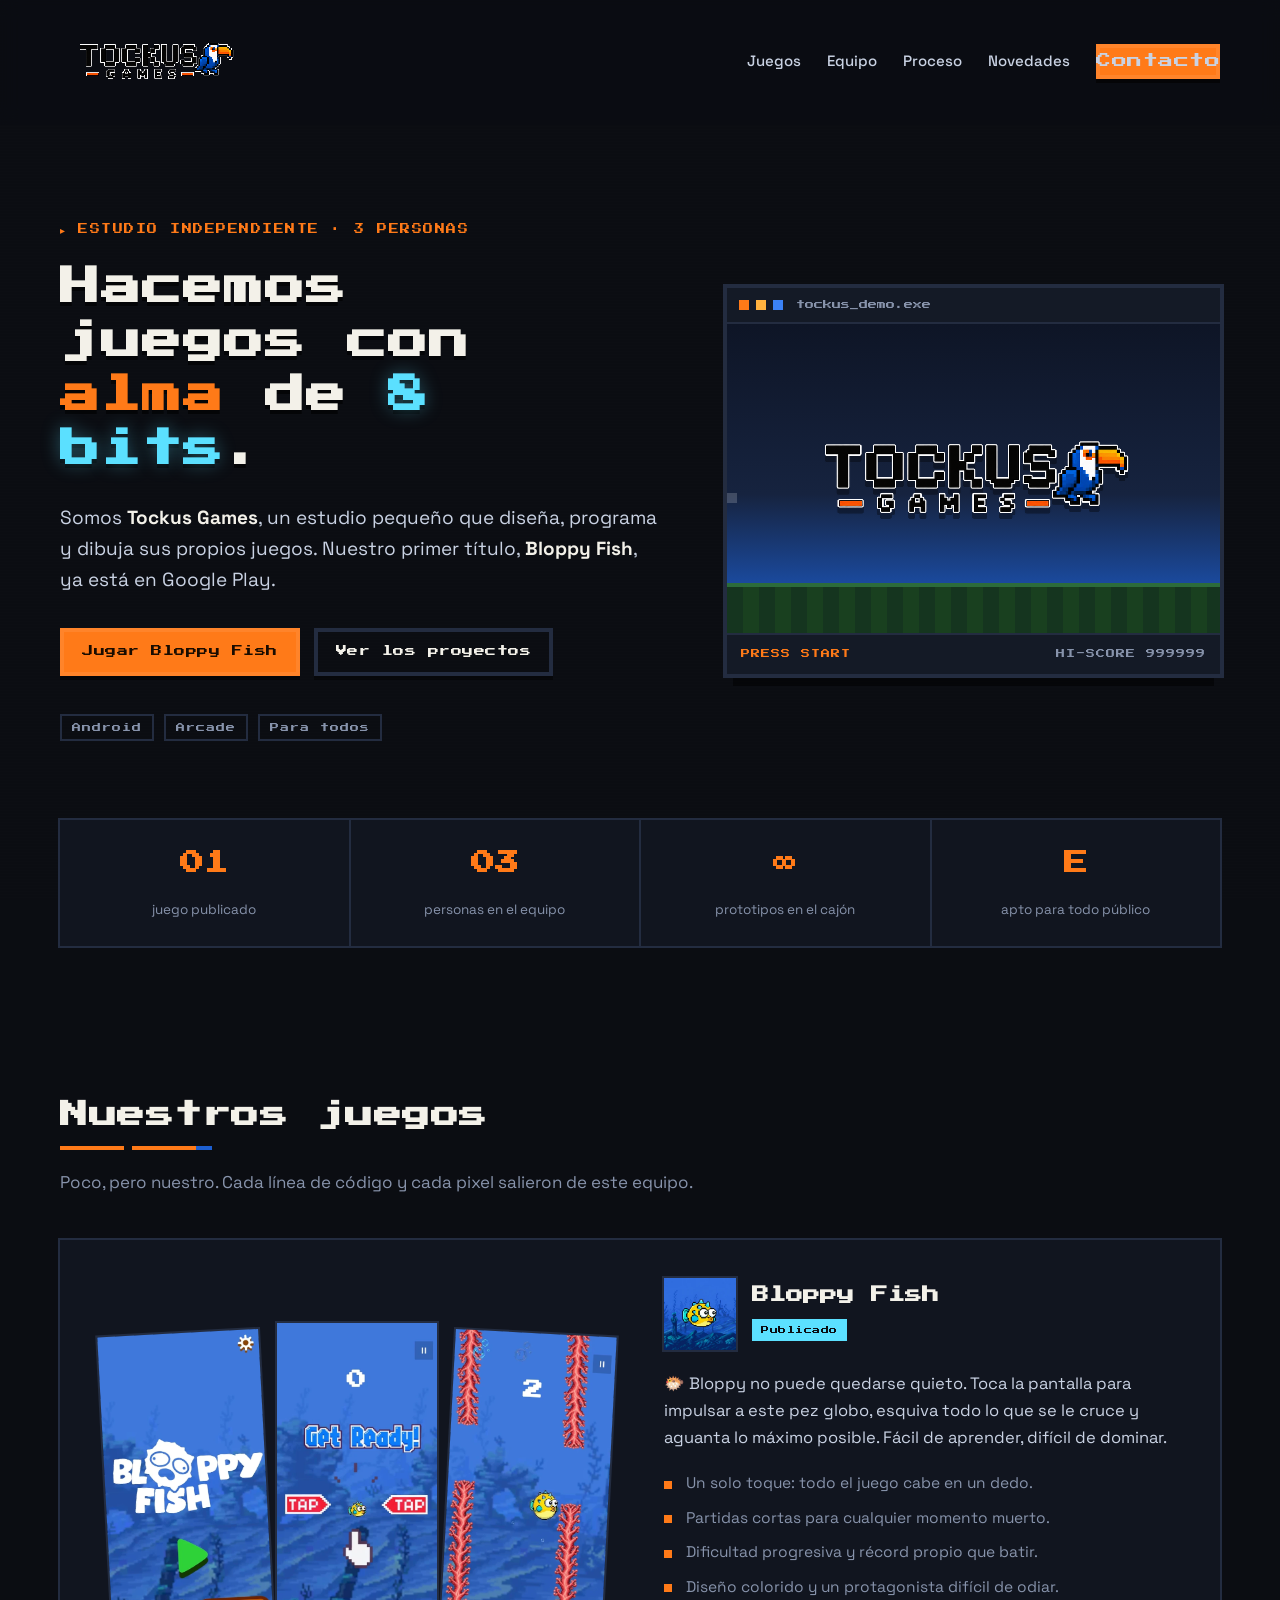
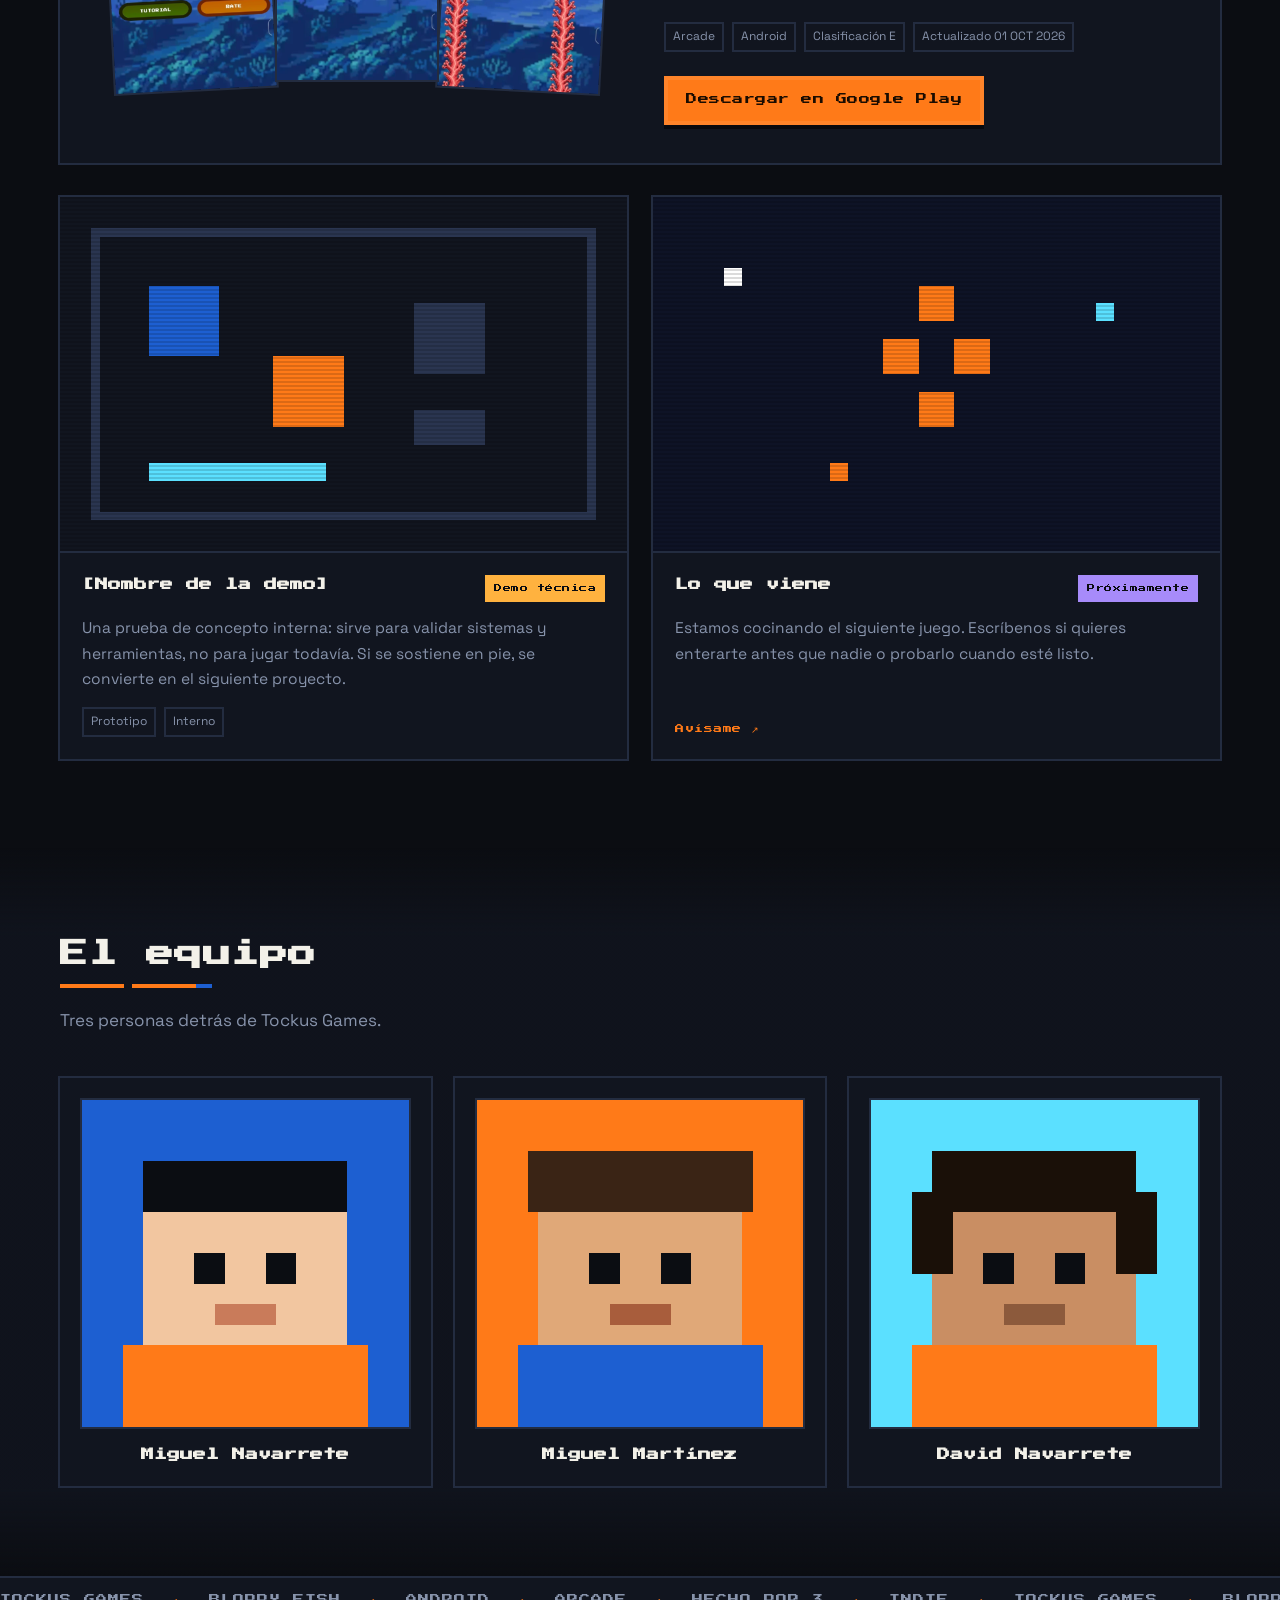
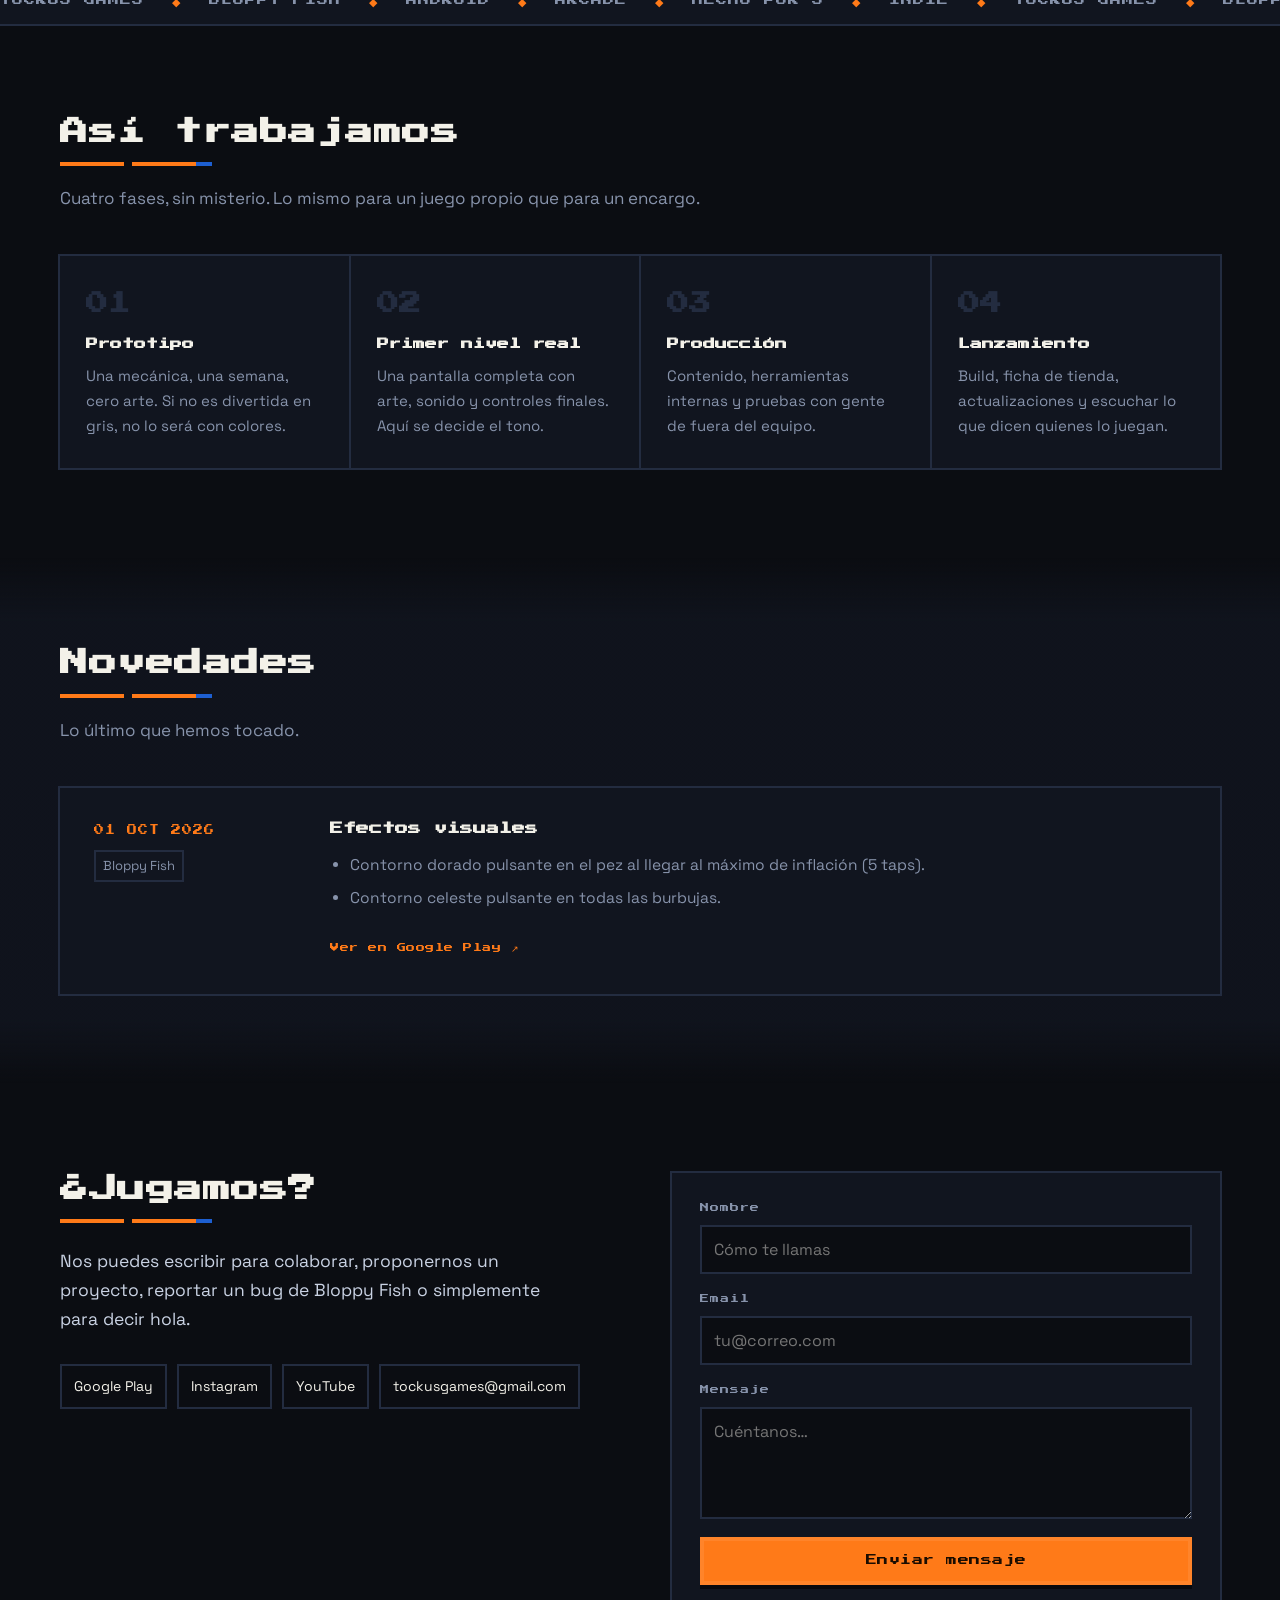
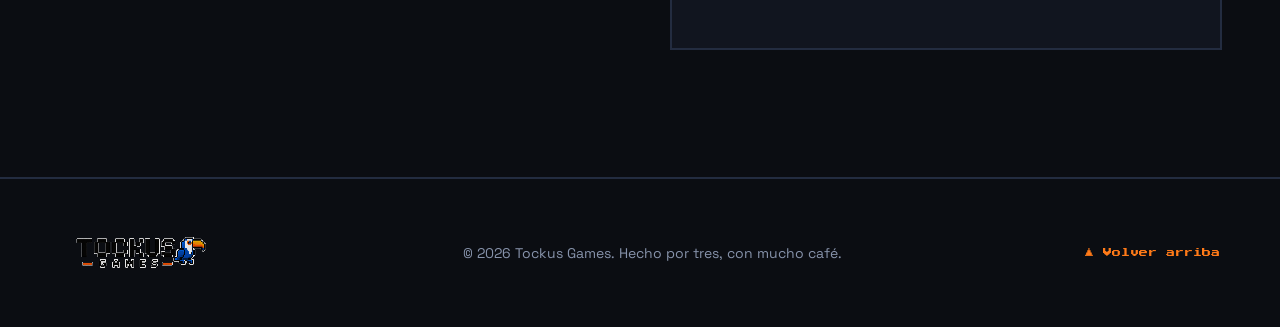
==== index.html @ 368d9a27 "Sitio de Tockus Games y aviso de privacidad de Bloppy Fish Portfolio del estudio en una sola vista: " ====
<!doctype html>
<html lang="es">
<head>
<meta charset="utf-8">
<meta name="viewport" content="width=device-width, initial-scale=1">
<title>Tockus Games — Estudio independiente de videojuegos</title>
<meta name="description" content="Tockus Games es un estudio independiente de tres personas. Creadores de Bloppy Fish, un arcade de un solo toque para Android.">
<meta name="theme-color" content="#0B0D12">
<meta property="og:title" content="Tockus Games — Estudio independiente de videojuegos">
<meta property="og:description" content="Tres personas haciendo juegos. Creadores de Bloppy Fish.">
<meta property="og:image" content="assets/img/logo.png">
<meta property="og:type" content="website">
<link rel="icon" href="assets/img/logo.png">
<link rel="preconnect" href="https://fonts.googleapis.com">
<link rel="preconnect" href="https://fonts.gstatic.com" crossorigin>
<link href="https://fonts.googleapis.com/css2?family=Press+Start+2P&family=Space+Grotesk:wght@400;500;700&display=swap" rel="stylesheet">
<link rel="stylesheet" href="assets/css/styles.css">
</head>
<body>

<a class="skip" href="#main">Saltar al contenido</a>

<canvas id="stars" aria-hidden="true"></canvas>
<div class="scanlines" aria-hidden="true"></div>

<header class="nav" id="nav">
  <div class="wrap nav__inner">
    <a class="nav__brand" href="#top">
      <img src="assets/img/logo.png" alt="Tockus Games" width="200" height="44">
    </a>
    <button class="nav__toggle" id="navToggle" aria-expanded="false" aria-controls="navMenu" aria-label="Abrir menú">
      <span></span><span></span><span></span>
    </button>
    <nav class="nav__menu" id="navMenu" aria-label="Principal">
      <a href="#juegos">Juegos</a>
      <a href="#equipo">Equipo</a>
      <a href="#proceso">Proceso</a>
      <a href="#novedades">Novedades</a>
      <a class="btn btn--sm btn--primary" href="#contacto">Contacto</a>
    </nav>
  </div>
</header>

<main id="main">

  <!-- ============ HERO ============ -->
  <section class="hero" id="top">
    <div class="wrap hero__inner">
      <div class="hero__copy">
        <p class="eyebrow" data-reveal>▸ Estudio independiente · 3 personas</p>
        <h1 class="hero__title" data-reveal>
          Hacemos<br>
          juegos con<br>
          <span class="hl">alma</span> de <span class="px">8 bits</span>.
        </h1>
        <p class="hero__lead" data-reveal>
          Somos <strong>Tockus&nbsp;Games</strong>, un estudio pequeño que diseña, programa y
          dibuja sus propios juegos. Nuestro primer título,
          <strong>Bloppy&nbsp;Fish</strong>, ya está en Google&nbsp;Play.
        </p>
        <div class="hero__cta" data-reveal>
          <a class="btn btn--primary" href="https://play.google.com/store/apps/details?id=com.tockusgames.bloppyfish" target="_blank" rel="noopener">Jugar Bloppy Fish</a>
          <a class="btn btn--ghost" href="#juegos">Ver los proyectos</a>
        </div>
        <ul class="hero__meta" data-reveal>
          <li><span>Android</span></li>
          <li><span>Arcade</span></li>
          <li><span>Para todos</span></li>
        </ul>
      </div>

      <div class="hero__art" data-reveal>
        <div class="screen">
          <div class="screen__bar"><i></i><i></i><i></i><span>tockus_demo.exe</span></div>
          <div class="screen__view">
            <img class="float" src="assets/img/logo.png" alt="Logotipo de Tockus Games: un tucán en pixel art">
            <div class="cloud c1"></div>
            <div class="cloud c2"></div>
            <div class="cloud c3"></div>
            <div class="ground"></div>
          </div>
          <div class="screen__hud">
            <span class="blink">PRESS START</span>
            <span>HI-SCORE 999999</span>
          </div>
        </div>
      </div>
    </div>
  </section>

  <!-- ============ BANDA DE DATOS ============ -->
  <section class="facts">
    <div class="wrap facts__grid">
      <div class="fact" data-reveal><b>01</b><span>juego publicado</span></div>
      <div class="fact" data-reveal><b>03</b><span>personas en el equipo</span></div>
      <div class="fact" data-reveal><b>∞</b><span>prototipos en el cajón</span></div>
      <div class="fact" data-reveal><b>E</b><span>apto para todo público</span></div>
    </div>
  </section>

  <!-- ============ JUEGOS ============ -->
  <section class="section" id="juegos">
    <div class="wrap">
      <header class="section__head">
        <h2 class="section__title" data-reveal>Nuestros juegos</h2>
        <p class="section__sub" data-reveal>Poco, pero nuestro. Cada línea de código y cada pixel salieron de este equipo.</p>
      </header>

      <!-- ---- juego destacado: Bloppy Fish ---- -->
      <article class="feature" data-reveal>
        <div class="feature__shots">
          <img class="shot shot--a"
               src="assets/img/bloppy-1.webp"
               alt="Pantalla de título de Bloppy Fish" loading="lazy">
          <img class="shot shot--b"
               src="assets/img/bloppy-2.webp"
               alt="Tutorial de Bloppy Fish" loading="lazy">
          <img class="shot shot--c"
               src="assets/img/bloppy-3.webp"
               alt="Partida de Bloppy Fish esquivando obstáculos" loading="lazy">
        </div>

        <div class="feature__body">
          <div class="feature__head">
            <img class="feature__icon"
                 src="assets/img/bloppy-icon.webp"
                 alt="Icono de Bloppy Fish" width="72" height="72" loading="lazy">
            <div>
              <h3>Bloppy Fish</h3>
              <span class="tag tag--on">Publicado</span>
            </div>
          </div>

          <p class="feature__pitch">
            🐡 Bloppy no puede quedarse quieto. Toca la pantalla para impulsar a este pez globo,
            esquiva todo lo que se le cruce y aguanta lo máximo posible.
            Fácil de aprender, difícil de dominar.
          </p>

          <ul class="feature__points">
            <li>Un solo toque: todo el juego cabe en un dedo.</li>
            <li>Partidas cortas para cualquier momento muerto.</li>
            <li>Dificultad progresiva y récord propio que batir.</li>
            <li>Diseño colorido y un protagonista difícil de odiar.</li>
          </ul>

          <ul class="feature__meta">
            <li>Arcade</li><li>Android</li><li>Clasificación E</li><li>Actualizado 01 OCT 2026</li>
          </ul>

          <div class="feature__cta">
            <a class="btn btn--primary" href="https://play.google.com/store/apps/details?id=com.tockusgames.bloppyfish" target="_blank" rel="noopener">Descargar en Google Play</a>
          </div>
        </div>
      </article>

      <!-- ---- otros proyectos ---- -->
      <div class="games">

        <article class="game" data-reveal>
          <div class="game__art">
            <svg viewBox="0 0 64 40" aria-hidden="true" shape-rendering="crispEdges">
              <rect width="64" height="40" fill="#11151F"/>
              <rect x="4" y="4" width="56" height="32" fill="none" stroke="#2A3550" stroke-width="1"/>
              <rect x="10" y="10" width="8" height="8" fill="#1D5FD1"/>
              <rect x="24" y="18" width="8" height="8" fill="#FF7A18"/>
              <rect x="40" y="12" width="8" height="8" fill="#2A3550"/>
              <rect x="40" y="24" width="8" height="4" fill="#2A3550"/>
              <rect x="10" y="30" width="20" height="2" fill="#5BE0FF"/>
            </svg>
          </div>
          <div class="game__body">
            <!-- TODO: cambia el nombre y la descripción por los de tu demo real -->
            <div class="game__top"><h3>[Nombre de la demo]</h3><span class="tag tag--wip">Demo técnica</span></div>
            <p>Una prueba de concepto interna: sirve para validar sistemas y herramientas, no para jugar todavía.
               Si se sostiene en pie, se convierte en el siguiente proyecto.</p>
            <ul class="game__meta"><li>Prototipo</li><li>Interno</li></ul>
          </div>
        </article>

        <article class="game game--soon" data-reveal>
          <div class="game__art">
            <svg viewBox="0 0 64 40" aria-hidden="true" shape-rendering="crispEdges">
              <rect width="64" height="40" fill="#0E1326"/>
              <rect x="8" y="8" width="2" height="2" fill="#FFF"/><rect x="50" y="12" width="2" height="2" fill="#5BE0FF"/>
              <rect x="20" y="30" width="2" height="2" fill="#FF7A18"/>
              <rect x="26" y="16" width="4" height="4" fill="#FF7A18"/>
              <rect x="34" y="16" width="4" height="4" fill="#FF7A18"/>
              <rect x="30" y="22" width="4" height="4" fill="#FF7A18"/>
              <rect x="30" y="10" width="4" height="4" fill="#FF7A18"/>
            </svg>
          </div>
          <div class="game__body">
            <div class="game__top"><h3>Lo que viene</h3><span class="tag tag--jam">Próximamente</span></div>
            <p>Estamos cocinando el siguiente juego. Escríbenos si quieres enterarte antes que nadie
               o probarlo cuando esté listo.</p>
            <div class="game__links"><a href="#contacto" class="link">Avísame ↗</a></div>
          </div>
        </article>

      </div>
    </div>
  </section>

  <!-- ============ EQUIPO ============ -->
  <section class="section section--alt" id="equipo">
    <div class="wrap">
      <header class="section__head">
        <h2 class="section__title" data-reveal>El equipo</h2>
        <p class="section__sub" data-reveal>Tres personas detrás de Tockus Games.</p>
      </header>

      <!-- Para usar fotos reales: sustituye el <svg> por
           <img src="assets/img/dev-1.png" alt="Nombre"> y listo. -->
      <div class="team">

        <article class="member" data-reveal>
          <div class="member__photo">
            <svg viewBox="0 0 32 32" aria-hidden="true" shape-rendering="crispEdges">
              <rect width="32" height="32" fill="#1D5FD1"/>
              <rect x="6" y="10" width="20" height="14" fill="#F2C6A0"/>
              <rect x="6" y="6" width="20" height="5" fill="#0B0D12"/>
              <rect x="11" y="15" width="3" height="3" fill="#0B0D12"/><rect x="18" y="15" width="3" height="3" fill="#0B0D12"/>
              <rect x="13" y="20" width="6" height="2" fill="#C97B5A"/>
              <rect x="4" y="24" width="24" height="8" fill="#FF7A18"/>
            </svg>
          </div>
          <h3>Miguel Navarrete</h3>
        </article>

        <article class="member" data-reveal>
          <div class="member__photo">
            <svg viewBox="0 0 32 32" aria-hidden="true" shape-rendering="crispEdges">
              <rect width="32" height="32" fill="#FF7A18"/>
              <rect x="6" y="10" width="20" height="14" fill="#E0A878"/>
              <rect x="5" y="5" width="22" height="6" fill="#3A2415"/>
              <rect x="11" y="15" width="3" height="3" fill="#0B0D12"/><rect x="18" y="15" width="3" height="3" fill="#0B0D12"/>
              <rect x="13" y="20" width="6" height="2" fill="#A85D3C"/>
              <rect x="4" y="24" width="24" height="8" fill="#1D5FD1"/>
            </svg>
          </div>
          <h3>Miguel Martínez</h3>
        </article>

        <article class="member" data-reveal>
          <div class="member__photo">
            <svg viewBox="0 0 32 32" aria-hidden="true" shape-rendering="crispEdges">
              <rect width="32" height="32" fill="#5BE0FF"/>
              <rect x="6" y="10" width="20" height="14" fill="#C98E63"/>
              <rect x="6" y="5" width="20" height="6" fill="#1A1008"/>
              <rect x="4" y="9" width="4" height="8" fill="#1A1008"/><rect x="24" y="9" width="4" height="8" fill="#1A1008"/>
              <rect x="11" y="15" width="3" height="3" fill="#0B0D12"/><rect x="18" y="15" width="3" height="3" fill="#0B0D12"/>
              <rect x="13" y="20" width="6" height="2" fill="#8C5A3C"/>
              <rect x="4" y="24" width="24" height="8" fill="#FF7A18"/>
            </svg>
          </div>
          <h3>David Navarrete</h3>
        </article>

      </div>
    </div>
  </section>

  <!-- ============ MARQUEE ============ -->
  <div class="marquee" aria-hidden="true">
    <div class="marquee__track">
      <span>TOCKUS GAMES</span><span>◆</span><span>BLOPPY FISH</span><span>◆</span><span>ANDROID</span><span>◆</span>
      <span>ARCADE</span><span>◆</span><span>HECHO POR 3</span><span>◆</span><span>INDIE</span><span>◆</span>
      <span>TOCKUS GAMES</span><span>◆</span><span>BLOPPY FISH</span><span>◆</span><span>ANDROID</span><span>◆</span>
      <span>ARCADE</span><span>◆</span><span>HECHO POR 3</span><span>◆</span><span>INDIE</span><span>◆</span>
    </div>
  </div>

  <!-- ============ PROCESO ============ -->
  <section class="section" id="proceso">
    <div class="wrap">
      <header class="section__head">
        <h2 class="section__title" data-reveal>Así trabajamos</h2>
        <p class="section__sub" data-reveal>Cuatro fases, sin misterio. Lo mismo para un juego propio que para un encargo.</p>
      </header>
      <ol class="steps">
        <li data-reveal><b>01</b><h3>Prototipo</h3><p>Una mecánica, una semana, cero arte. Si no es divertida en gris, no lo será con colores.</p></li>
        <li data-reveal><b>02</b><h3>Primer nivel real</h3><p>Una pantalla completa con arte, sonido y controles finales. Aquí se decide el tono.</p></li>
        <li data-reveal><b>03</b><h3>Producción</h3><p>Contenido, herramientas internas y pruebas con gente de fuera del equipo.</p></li>
        <li data-reveal><b>04</b><h3>Lanzamiento</h3><p>Build, ficha de tienda, actualizaciones y escuchar lo que dicen quienes lo juegan.</p></li>
      </ol>
    </div>
  </section>

  <!-- ============ NOVEDADES ============ -->
  <section class="section section--alt" id="novedades">
    <div class="wrap">
      <header class="section__head">
        <h2 class="section__title" data-reveal>Novedades</h2>
        <p class="section__sub" data-reveal>Lo último que hemos tocado.</p>
      </header>

      <article class="note" data-reveal>
        <div class="note__side">
          <span class="note__date">01 OCT 2026</span>
          <span class="note__tag">Bloppy Fish</span>
        </div>
        <div class="note__body">
          <h3>Efectos visuales</h3>
          <ul>
            <li>Contorno dorado pulsante en el pez al llegar al máximo de inflación (5 taps).</li>
            <li>Contorno celeste pulsante en todas las burbujas.</li>
          </ul>
          <a class="link" href="https://play.google.com/store/apps/details?id=com.tockusgames.bloppyfish" target="_blank" rel="noopener">Ver en Google Play ↗</a>
        </div>
      </article>
    </div>
  </section>

  <!-- ============ CONTACTO ============ -->
  <section class="section" id="contacto">
    <div class="wrap contact">
      <div class="contact__copy" data-reveal>
        <h2 class="section__title">¿Jugamos?</h2>
        <p>Nos puedes escribir para colaborar, proponernos un proyecto, reportar un bug de
           Bloppy Fish o simplemente para decir hola.</p>
        <ul class="social">
          <li><a href="https://play.google.com/store/apps/details?id=com.tockusgames.bloppyfish" target="_blank" rel="noopener">Google Play</a></li>
          <li><a href="#">Instagram</a></li>
          <li><a href="#">YouTube</a></li>
          <li><a href="mailto:tockusgames@gmail.com">tockusgames@gmail.com</a></li>
        </ul>
      </div>

      <form class="form" id="form" novalidate data-reveal>
        <label>Nombre
          <input type="text" name="nombre" required placeholder="Cómo te llamas">
        </label>
        <label>Email
          <input type="email" name="email" required placeholder="tu@correo.com">
        </label>
        <label>Mensaje
          <textarea name="mensaje" rows="4" required placeholder="Cuéntanos…"></textarea>
        </label>
        <button class="btn btn--primary btn--full" type="submit">Enviar mensaje</button>
        <p class="form__status" id="formStatus" role="status"></p>
      </form>
    </div>
  </section>

</main>

<footer class="footer">
  <div class="wrap footer__inner">
    <img src="assets/img/logo.png" alt="Tockus Games" width="170" height="38">
    <p>© <span id="year">2026</span> Tockus Games. Hecho por tres, con mucho café.</p>
    <a class="top" href="#top">▲ Volver arriba</a>
  </div>
</footer>

<div class="toast" id="toast" role="status" aria-live="polite"></div>

<script src="assets/js/main.js"></script>
</body>
</html>
---- assets/css/styles.css ----
/* ============================================================
   Tockus Games — hoja de estilo
   Paleta tomada del logotipo: azul tucán, naranja, tinta.
   ============================================================ */

:root{
  --ink:      #0B0D12;
  --ink-2:    #11151F;
  --panel:    #141A26;
  --line:     #232C40;
  --blue:     #1D5FD1;
  --blue-2:   #3B82F6;
  --cyan:     #5BE0FF;
  --orange:   #FF7A18;
  --orange-2: #FFB23F;
  --cream:    #F3F1E9;
  --text:     #C9D2E3;
  --muted:    #8793AB;

  --px: 4px;                      /* unidad "pixel" del borde retro */
  --display: "Press Start 2P", ui-monospace, monospace;
  --body: "Space Grotesk", system-ui, -apple-system, "Segoe UI", sans-serif;
  --wrap: 1160px;
}

*,*::before,*::after{ box-sizing:border-box; }

html{ scroll-behavior:smooth; scroll-padding-top:92px; }

body{
  margin:0;
  background:var(--ink);
  color:var(--text);
  font-family:var(--body);
  font-size:17px;
  line-height:1.65;
  -webkit-font-smoothing:antialiased;
  overflow-x:hidden;
}

img{ max-width:100%; height:auto; display:block; }
a{ color:inherit; }

.wrap{ width:min(100% - 40px, var(--wrap)); margin-inline:auto; }

.skip{
  position:absolute; left:-9999px; top:0; z-index:200;
  background:var(--orange); color:#000; padding:10px 16px; font-family:var(--display); font-size:11px;
}
.skip:focus{ left:12px; top:12px; }

/* ---------- fondo: estrellas + scanlines ---------- */
#stars{
  position:fixed; inset:0; width:100%; height:100%;
  z-index:0; pointer-events:none; opacity:.55;
}
.scanlines{
  position:fixed; inset:0; z-index:1; pointer-events:none;
  background:repeating-linear-gradient(to bottom, rgba(255,255,255,.028) 0 1px, transparent 1px 3px);
  mix-blend-mode:overlay;
}
body > header, body > main, body > footer{ position:relative; z-index:2; }

/* ---------- tipografía ---------- */
h1,h2,h3{ color:var(--cream); line-height:1.15; margin:0; }
.section__title{
  font-family:var(--display);
  font-size:clamp(18px, 2.8vw, 28px);
  letter-spacing:.5px;
  /* sin uppercase: la fuente pixel no trae mayúsculas acentuadas */
  position:relative;
  padding-bottom:18px;
}
.section__title::after{
  content:""; position:absolute; left:0; bottom:0;
  width:64px; height:var(--px);
  background:var(--orange);
  box-shadow:72px 0 0 var(--orange), 88px 0 0 var(--blue);
}
.section__sub{ color:var(--muted); max-width:62ch; margin:18px 0 0; }

.eyebrow{
  font-family:var(--display); font-size:10px; letter-spacing:1.5px;
  color:var(--orange); text-transform:uppercase; margin:0 0 22px;
}

/* ---------- botones ---------- */
.btn{
  --b:var(--blue);
  display:inline-flex; align-items:center; justify-content:center; gap:8px;
  font-family:var(--display); font-size:11px; letter-spacing:.5px; line-height:1.5;
  padding:16px 22px; text-decoration:none; cursor:pointer; text-align:center;
  border:none; background:var(--b); color:#fff;
  box-shadow: 0 var(--px) 0 rgba(0,0,0,.55), inset 0 0 0 var(--px) rgba(255,255,255,.08);
  transition:transform .08s linear, box-shadow .08s linear, filter .15s;
}
.btn:hover{ filter:brightness(1.12); }
.btn:active{ transform:translateY(var(--px)); box-shadow:0 0 0 rgba(0,0,0,.55), inset 0 0 0 var(--px) rgba(255,255,255,.08); }
.btn--primary{ --b:var(--orange); color:#1A0C00; }
.btn--ghost{ --b:transparent; color:var(--cream); box-shadow:inset 0 0 0 var(--px) var(--line), 0 var(--px) 0 rgba(0,0,0,.4); }
.btn--ghost:hover{ box-shadow:inset 0 0 0 var(--px) var(--blue-2), 0 var(--px) 0 rgba(0,0,0,.4); }
.btn--sm{ padding:12px 16px; font-size:10px; }
.btn--full{ width:100%; }

/* ---------- navegación ---------- */
.nav{
  position:sticky; top:0; z-index:60;
  background:rgba(11,13,18,.78);
  backdrop-filter:blur(10px);
  border-bottom:2px solid transparent;
  transition:border-color .25s, background .25s;
}
.nav.is-stuck{ border-bottom-color:var(--line); background:rgba(11,13,18,.94); }
.nav__inner{ display:flex; align-items:center; justify-content:space-between; gap:20px; padding:14px 0; }
.nav__brand img{ width:190px; height:auto; image-rendering:pixelated; }
.nav__menu{ display:flex; align-items:center; gap:26px; }
.nav__menu a{
  text-decoration:none; font-size:15px; font-weight:500; color:var(--text);
  position:relative; padding:6px 0;
}
.nav__menu a:not(.btn)::after{
  content:""; position:absolute; left:0; bottom:0; width:0; height:var(--px);
  background:var(--orange); transition:width .18s steps(4);
}
.nav__menu a:not(.btn):hover{ color:var(--cream); }
.nav__menu a:not(.btn):hover::after{ width:100%; }

.nav__toggle{
  display:none; flex-direction:column; gap:5px; padding:10px;
  background:transparent; border:2px solid var(--line); cursor:pointer;
}
.nav__toggle span{ display:block; width:22px; height:3px; background:var(--cream); }

/* ---------- hero ---------- */
.hero{ padding:clamp(48px, 8vw, 96px) 0 clamp(40px,6vw,70px); }
.hero__inner{ display:grid; grid-template-columns:1.1fr .9fr; gap:clamp(32px,5vw,64px); align-items:center; }
.hero__title{
  font-family:var(--display);
  font-size:clamp(24px, 3.6vw, 40px);
  line-height:1.35;
  letter-spacing:1px;
  text-shadow:0 var(--px) 0 rgba(0,0,0,.6);
}
.hero__title .hl{ color:var(--orange); }
.hero__title .px{
  color:var(--cyan);
  text-shadow:0 0 18px rgba(91,224,255,.35), 0 var(--px) 0 rgba(0,0,0,.6);
}
.hero__lead{ font-size:19px; max-width:52ch; color:var(--text); margin:26px 0 32px; }
.hero__lead strong{ color:var(--cream); }
.hero__cta{ display:flex; gap:14px; flex-wrap:wrap; }
.hero__meta{ list-style:none; display:flex; gap:10px; flex-wrap:wrap; padding:0; margin:36px 0 0; }
.hero__meta span{
  font-family:var(--display); font-size:9px; letter-spacing:1px;
  padding:9px 12px; color:var(--muted);
  box-shadow:inset 0 0 0 2px var(--line);
}

/* ---------- pantalla retro del hero ---------- */
.screen{
  background:var(--ink-2);
  box-shadow:0 0 0 var(--px) var(--line), 0 18px 0 -6px rgba(0,0,0,.5);
  overflow:hidden;
}
.screen__bar{
  display:flex; align-items:center; gap:7px; padding:10px 12px;
  background:var(--panel); border-bottom:2px solid var(--line);
}
.screen__bar i{ width:10px; height:10px; background:var(--line); }
.screen__bar i:first-child{ background:var(--orange); }
.screen__bar i:nth-child(2){ background:var(--orange-2); }
.screen__bar i:nth-child(3){ background:var(--blue-2); }
.screen__bar span{ font-family:var(--display); font-size:9px; color:var(--muted); margin-left:6px; }

.screen__view{
  position:relative; aspect-ratio:16/10; overflow:hidden;
  background:linear-gradient(#0E1526 0%, #16233F 55%, #1D5FD1 100%);
  display:grid; place-items:center;
}
.screen__view img{
  position:relative; z-index:3;
  width:76%; image-rendering:pixelated;
  filter:drop-shadow(0 6px 0 rgba(0,0,0,.35));
}
.float{ animation:float 3.6s steps(6, end) infinite alternate; }
@keyframes float{ from{ transform:translateY(-8px); } to{ transform:translateY(8px); } }

.ground{
  position:absolute; left:0; right:0; bottom:0; height:16%;
  background:repeating-linear-gradient(90deg, #15351F 0 16px, #19401F 16px 32px);
  border-top:var(--px) solid #2C6B3A;
  z-index:2;
}
.cloud{
  position:absolute; height:10px; background:rgba(255,255,255,.18); z-index:1;
  box-shadow:12px -10px 0 rgba(255,255,255,.18), -14px -4px 0 rgba(255,255,255,.12);
}
.c1{ width:46px; top:18%; left:-60px; animation:drift 17s linear infinite; }
.c2{ width:34px; top:36%; left:-60px; animation:drift 23s linear infinite 4s; }
.c3{ width:58px; top:58%; left:-60px; animation:drift 29s linear infinite 9s; }
@keyframes drift{ to{ transform:translateX(900px); } }

.screen__hud{
  display:flex; justify-content:space-between; align-items:center;
  padding:12px 14px; background:var(--panel); border-top:2px solid var(--line);
  font-family:var(--display); font-size:9px; color:var(--muted); letter-spacing:1px;
}
.blink{ color:var(--orange); animation:blink 1.1s steps(1) infinite; }
@keyframes blink{ 50%{ opacity:0; } }

/* ---------- banda de datos ---------- */
.facts{ padding:10px 0 clamp(36px,6vw,64px); }
.facts__grid{
  display:grid; grid-template-columns:repeat(4,1fr); gap:2px;
  background:var(--line); box-shadow:0 0 0 2px var(--line);
}
.fact{ background:var(--ink-2); padding:24px 18px; text-align:center; }
.fact b{
  display:block; font-family:var(--display); font-size:clamp(17px,2.4vw,24px);
  color:var(--orange); margin-bottom:10px;
}
.fact span{ font-size:13.5px; color:var(--muted); }

/* ---------- secciones ---------- */
.section{ padding:clamp(52px,7vw,96px) 0; }
.section--alt{ background:linear-gradient(180deg, rgba(17,21,31,0) 0%, rgba(17,21,31,.85) 12%, rgba(17,21,31,.85) 88%, rgba(17,21,31,0) 100%); }
.section__head{ margin-bottom:44px; }

/* ---------- juego destacado ---------- */
.feature{
  display:grid; grid-template-columns:1fr 1fr; gap:clamp(24px,4vw,48px);
  align-items:center;
  background:var(--ink-2); box-shadow:0 0 0 2px var(--line);
  padding:clamp(22px,3vw,38px);
  margin-bottom:34px;
}
.feature__shots{ display:flex; justify-content:center; gap:10px; }
.shot{
  width:31%; box-shadow:0 0 0 2px var(--line);
  transition:transform .2s ease;
}
.shot--a{ transform:rotate(-3deg) translateY(10px); }
.shot--c{ transform:rotate(3deg) translateY(10px); }
.shot--b{ z-index:2; }
.feature:hover .shot--a{ transform:rotate(-5deg) translateY(4px); }
.feature:hover .shot--c{ transform:rotate(5deg) translateY(4px); }
.feature:hover .shot--b{ transform:translateY(-6px); }

.feature__head{ display:flex; align-items:center; gap:16px; margin-bottom:20px; }
.feature__icon{ width:72px; height:72px; flex:none; box-shadow:0 0 0 2px var(--line); }
.feature__head h3{ font-family:var(--display); font-size:17px; margin-bottom:10px; }
.feature__pitch{ margin:0 0 20px; font-size:16.5px; }
.feature__points{ list-style:none; padding:0; margin:0 0 22px; display:grid; gap:9px; }
.feature__points li{ position:relative; padding-left:22px; font-size:15.5px; color:var(--muted); }
.feature__points li::before{
  content:""; position:absolute; left:0; top:.6em;
  width:8px; height:8px; background:var(--orange);
}
.feature__meta{ list-style:none; display:flex; flex-wrap:wrap; gap:8px; padding:0; margin:0 0 24px; }
.feature__meta li{ font-size:12px; color:var(--muted); padding:5px 9px; box-shadow:inset 0 0 0 2px var(--line); }

/* ---------- tarjetas de proyecto ---------- */
.games{ display:grid; grid-template-columns:repeat(auto-fit, minmax(300px,1fr)); gap:26px; }

.game{
  background:var(--ink-2);
  box-shadow:0 0 0 2px var(--line);
  display:flex; flex-direction:column;
  transition:transform .14s steps(3), box-shadow .14s;
}
.game:hover{ transform:translateY(-6px); box-shadow:0 0 0 2px var(--blue-2), 0 10px 0 -2px rgba(0,0,0,.5); }

.game__art{ position:relative; overflow:hidden; border-bottom:2px solid var(--line); }
.game__art svg{ display:block; width:100%; height:auto; image-rendering:pixelated; }
.game__art::after{
  content:""; position:absolute; inset:0;
  background:repeating-linear-gradient(to bottom, rgba(0,0,0,.14) 0 2px, transparent 2px 4px);
  pointer-events:none;
}

.game__body{ padding:22px; display:flex; flex-direction:column; gap:14px; flex:1; }
.game__top{ display:flex; align-items:flex-start; justify-content:space-between; gap:12px; }
.game__top h3{ font-family:var(--display); font-size:13px; line-height:1.5; }
.game__body > p{ margin:0; font-size:15.5px; color:var(--muted); }

.tag{
  flex:none; font-family:var(--display); font-size:8px; letter-spacing:.5px;
  padding:7px 9px; color:#0B0D12; white-space:nowrap;
}
.tag--on{ background:var(--cyan); }
.tag--wip{ background:var(--orange-2); }
.tag--jam{ background:#A78BFA; }

.game__meta{ list-style:none; display:flex; flex-wrap:wrap; gap:8px; padding:0; margin:0; }
.game__meta li{
  font-size:12px; color:var(--muted); padding:5px 9px;
  box-shadow:inset 0 0 0 2px var(--line);
}
.game__links{ display:flex; gap:18px; margin-top:auto; padding-top:6px; }
.link{
  font-family:var(--display); font-size:9px; color:var(--orange);
  text-decoration:none; letter-spacing:.5px;
}
.link:hover{ color:var(--orange-2); text-decoration:underline; }

/* ---------- equipo ---------- */
.team{ display:grid; grid-template-columns:repeat(auto-fit, minmax(220px,1fr)); gap:24px; }
.member{
  background:var(--ink-2); box-shadow:0 0 0 2px var(--line);
  padding:22px; text-align:center;
  transition:transform .14s steps(3), box-shadow .14s;
}
.member:hover{ transform:translateY(-6px); box-shadow:0 0 0 2px var(--orange); }
.member__photo{
  width:100%; aspect-ratio:1; margin-bottom:18px; overflow:hidden;
  box-shadow:0 0 0 2px var(--line);
}
.member__photo svg, .member__photo img{
  width:100%; height:100%; object-fit:cover; display:block;
  image-rendering:pixelated;
}
.member h3{ font-family:var(--display); font-size:13px; line-height:1.5; }

/* ---------- marquee ---------- */
.marquee{
  overflow:hidden; border-block:2px solid var(--line);
  background:var(--ink-2); padding:14px 0;
}
.marquee__track{
  display:flex; gap:28px; width:max-content;
  animation:slide 30s linear infinite;
  font-family:var(--display); font-size:11px; color:var(--muted); letter-spacing:1px;
}
.marquee__track span:nth-child(even){ color:var(--orange); }
@keyframes slide{ to{ transform:translateX(-50%); } }

/* ---------- proceso ---------- */
.steps{
  list-style:none; padding:0; margin:0;
  display:grid; grid-template-columns:repeat(auto-fit,minmax(240px,1fr)); gap:2px;
  background:var(--line); box-shadow:0 0 0 2px var(--line);
}
.steps li{ background:var(--ink-2); padding:30px 26px; transition:background .2s; }
.steps li:hover{ background:var(--panel); }
.steps b{ font-family:var(--display); font-size:22px; color:var(--line); display:block; margin-bottom:16px; }
.steps li:hover b{ color:var(--orange); }
.steps h3{ font-family:var(--display); font-size:12px; margin-bottom:12px; }
.steps p{ margin:0; font-size:15px; color:var(--muted); }

/* ---------- novedades ---------- */
.note{
  display:grid; grid-template-columns:200px 1fr; gap:clamp(18px,3vw,36px);
  background:var(--ink-2); box-shadow:0 0 0 2px var(--line); padding:clamp(22px,3vw,34px);
}
.note__side{ display:flex; flex-direction:column; gap:12px; align-items:flex-start; }
.note__date{ font-family:var(--display); font-size:10px; color:var(--orange); letter-spacing:1px; }
.note__tag{ font-size:13px; color:var(--muted); padding:5px 9px; box-shadow:inset 0 0 0 2px var(--line); }
.note__body h3{ font-family:var(--display); font-size:13px; margin-bottom:16px; }
.note__body ul{ margin:0 0 20px; padding-left:20px; }
.note__body li{ margin-bottom:8px; color:var(--muted); font-size:15.5px; }

/* ---------- contacto ---------- */
.contact{ display:grid; grid-template-columns:1fr 1fr; gap:clamp(30px,5vw,64px); align-items:start; }
.contact__copy p{ font-size:17.5px; margin:24px 0 30px; max-width:46ch; }
.social{ list-style:none; padding:0; margin:0; display:flex; flex-wrap:wrap; gap:10px; }
.social a{
  display:inline-block; text-decoration:none; font-size:14px; color:var(--cream);
  padding:11px 14px; box-shadow:inset 0 0 0 2px var(--line); transition:box-shadow .15s, color .15s;
}
.social a:hover{ color:var(--orange); box-shadow:inset 0 0 0 2px var(--orange); }

.form{ background:var(--ink-2); box-shadow:0 0 0 2px var(--line); padding:28px; display:grid; gap:18px; }
.form label{ display:grid; gap:9px; font-family:var(--display); font-size:9px; color:var(--muted); letter-spacing:1px; }
.form input, .form textarea{
  font-family:var(--body); font-size:16px; color:var(--cream);
  background:var(--ink); border:none; box-shadow:inset 0 0 0 2px var(--line);
  padding:14px; outline:none; resize:vertical; width:100%;
}
.form input:focus, .form textarea:focus{ box-shadow:inset 0 0 0 2px var(--blue-2); }
.form input.err, .form textarea.err{ box-shadow:inset 0 0 0 2px var(--orange); }
.form__status{ margin:0; font-size:14px; color:var(--cyan); min-height:1.2em; }

/* ---------- footer ---------- */
.footer{ border-top:2px solid var(--line); padding:34px 0; margin-top:40px; }
.footer__inner{ display:flex; align-items:center; justify-content:space-between; gap:20px; flex-wrap:wrap; }
.footer img{ width:160px; image-rendering:pixelated; opacity:.9; }
.footer p{ margin:0; font-size:14px; color:var(--muted); }
.top{ font-family:var(--display); font-size:9px; color:var(--orange); text-decoration:none; }
.top:hover{ color:var(--orange-2); }

/* ---------- toast ---------- */
.toast{
  position:fixed; left:50%; bottom:26px; transform:translate(-50%, 140%);
  z-index:120; background:var(--orange); color:#1A0C00;
  font-family:var(--display); font-size:10px; padding:16px 20px;
  box-shadow:0 var(--px) 0 rgba(0,0,0,.6);
  opacity:0; visibility:hidden;
  transition:transform .25s steps(5), opacity .2s linear, visibility .2s;
}
.toast.is-on{ transform:translate(-50%, 0); opacity:1; visibility:visible; }

/* ---------- reveal ---------- */
[data-reveal]{ opacity:0; transform:translateY(18px); transition:opacity .5s ease, transform .5s ease; }
[data-reveal].is-in{ opacity:1; transform:none; }

/* ---------- easter egg ---------- */
body.konami{ animation:rainbow 6s linear infinite; }
@keyframes rainbow{ to{ filter:hue-rotate(360deg); } }

/* ---------- responsive ---------- */
@media (max-width: 1000px){
  .hero__inner{ grid-template-columns:1fr; }
  .hero__art{ order:-1; }
  .feature{ grid-template-columns:1fr; }
  .feature__shots{ order:2; }
  .contact{ grid-template-columns:1fr; }
  .facts__grid{ grid-template-columns:repeat(2,1fr); }
  .note{ grid-template-columns:1fr; }
  .note__side{ flex-direction:row; align-items:center; }
}

@media (max-width: 760px){
  body{ font-size:16px; }
  .wrap{ width:min(100% - 32px, var(--wrap)); }
  .nav__toggle{ display:flex; }
  .nav__menu{
    position:absolute; left:0; right:0; top:100%;
    flex-direction:column; align-items:stretch; gap:0;
    background:var(--ink-2); border-top:2px solid var(--line);
    max-height:0; overflow:hidden; transition:max-height .25s ease;
  }
  .nav__menu.is-open{ max-height:420px; }
  .nav__menu a{ padding:18px 20px; border-bottom:2px solid var(--line); }
  .nav__menu .btn{ margin:16px 20px 20px; }
  .hero__title{ line-height:1.45; }
  .games{ grid-template-columns:1fr; }
  .team{ grid-template-columns:repeat(2,1fr); }
  .footer__inner{ justify-content:center; text-align:center; }
}

@media (max-width: 420px){
  .team{ grid-template-columns:1fr; }
}

@media (prefers-reduced-motion: reduce){
  *,*::before,*::after{ animation:none !important; transition:none !important; }
  [data-reveal]{ opacity:1; transform:none; }
}
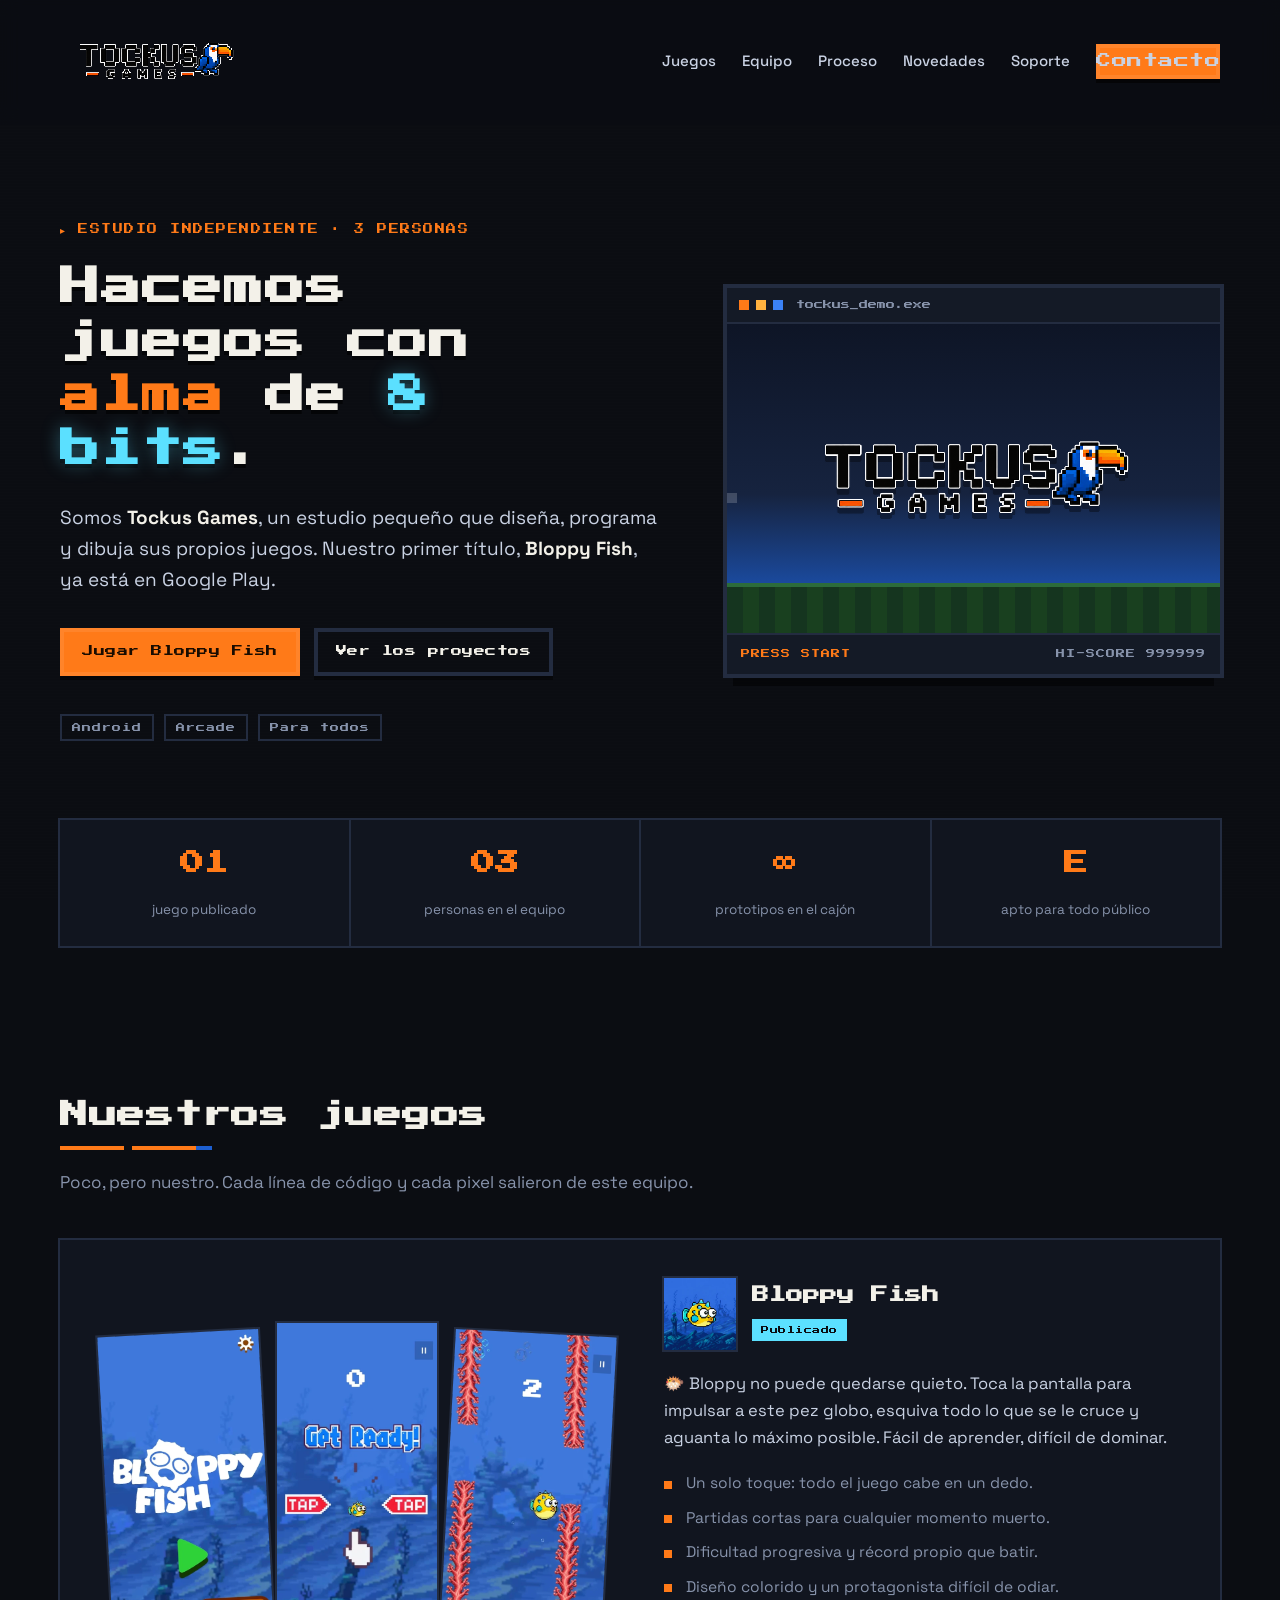
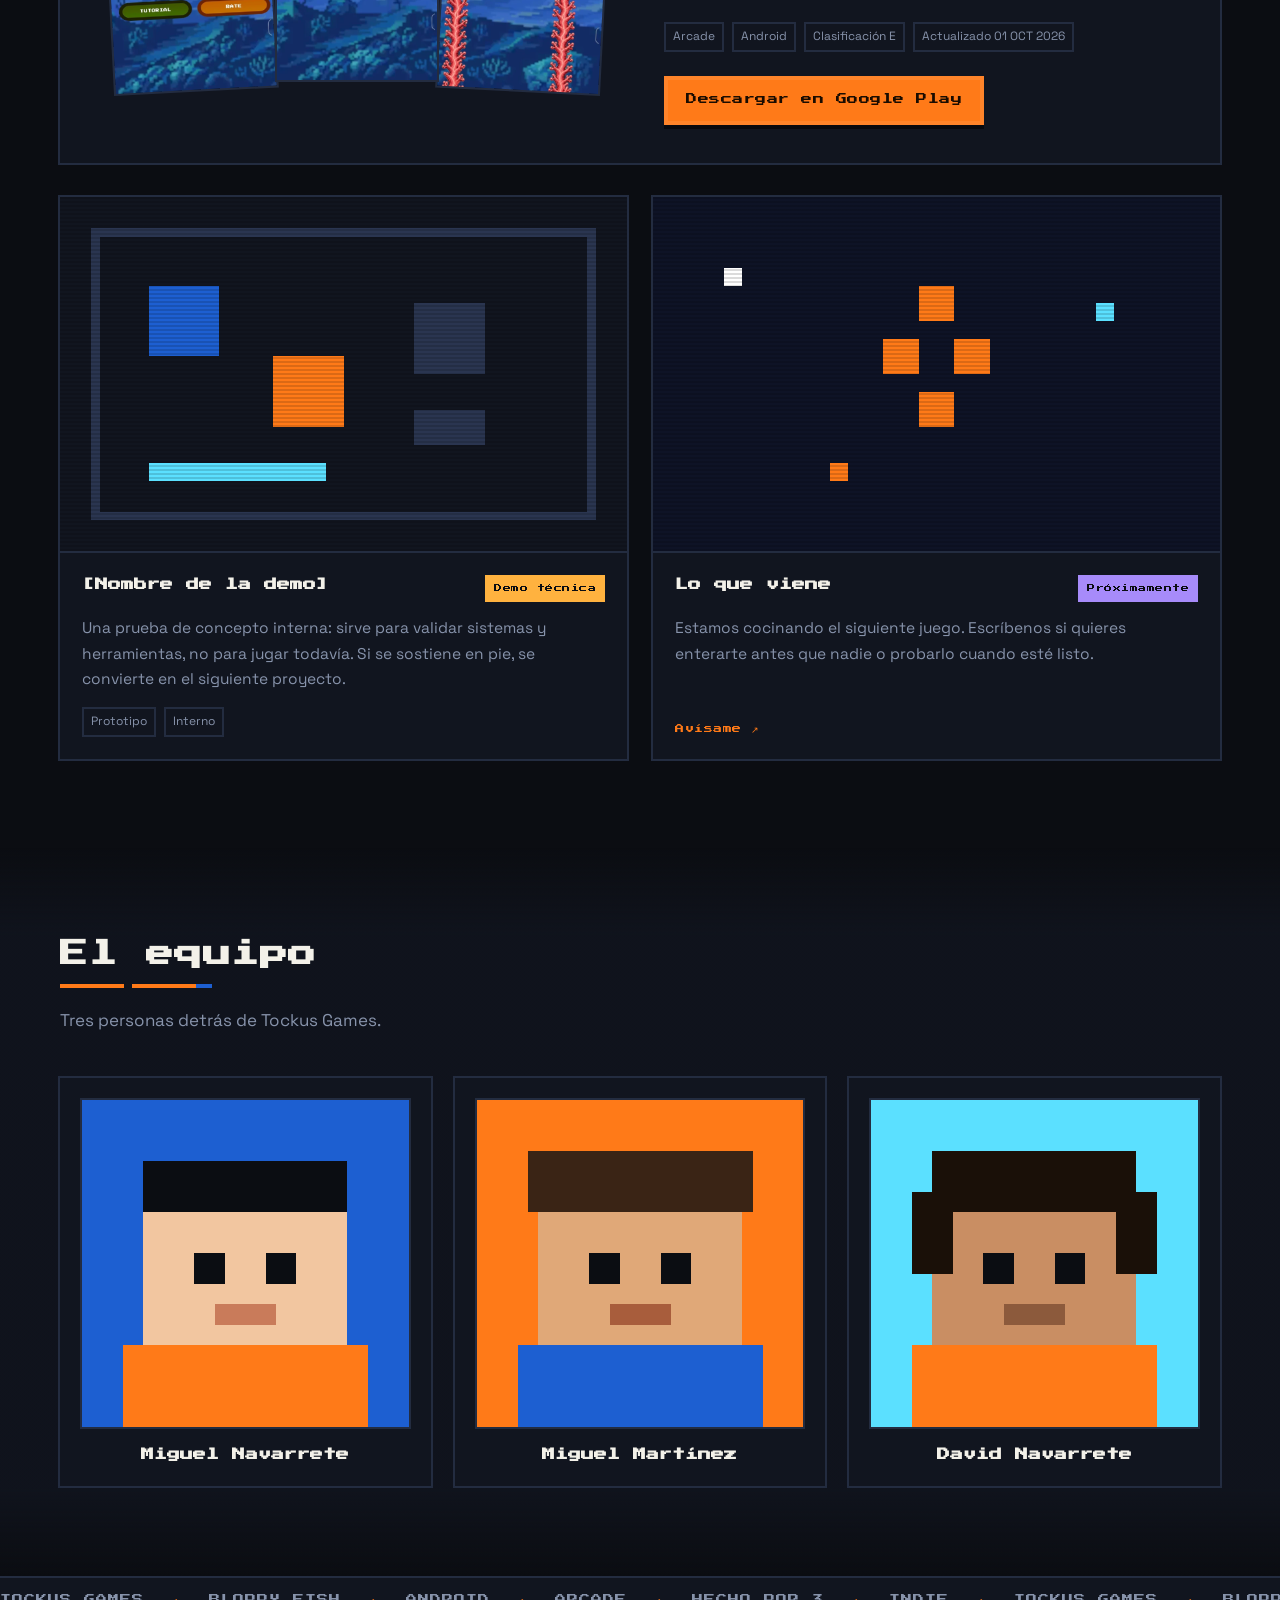
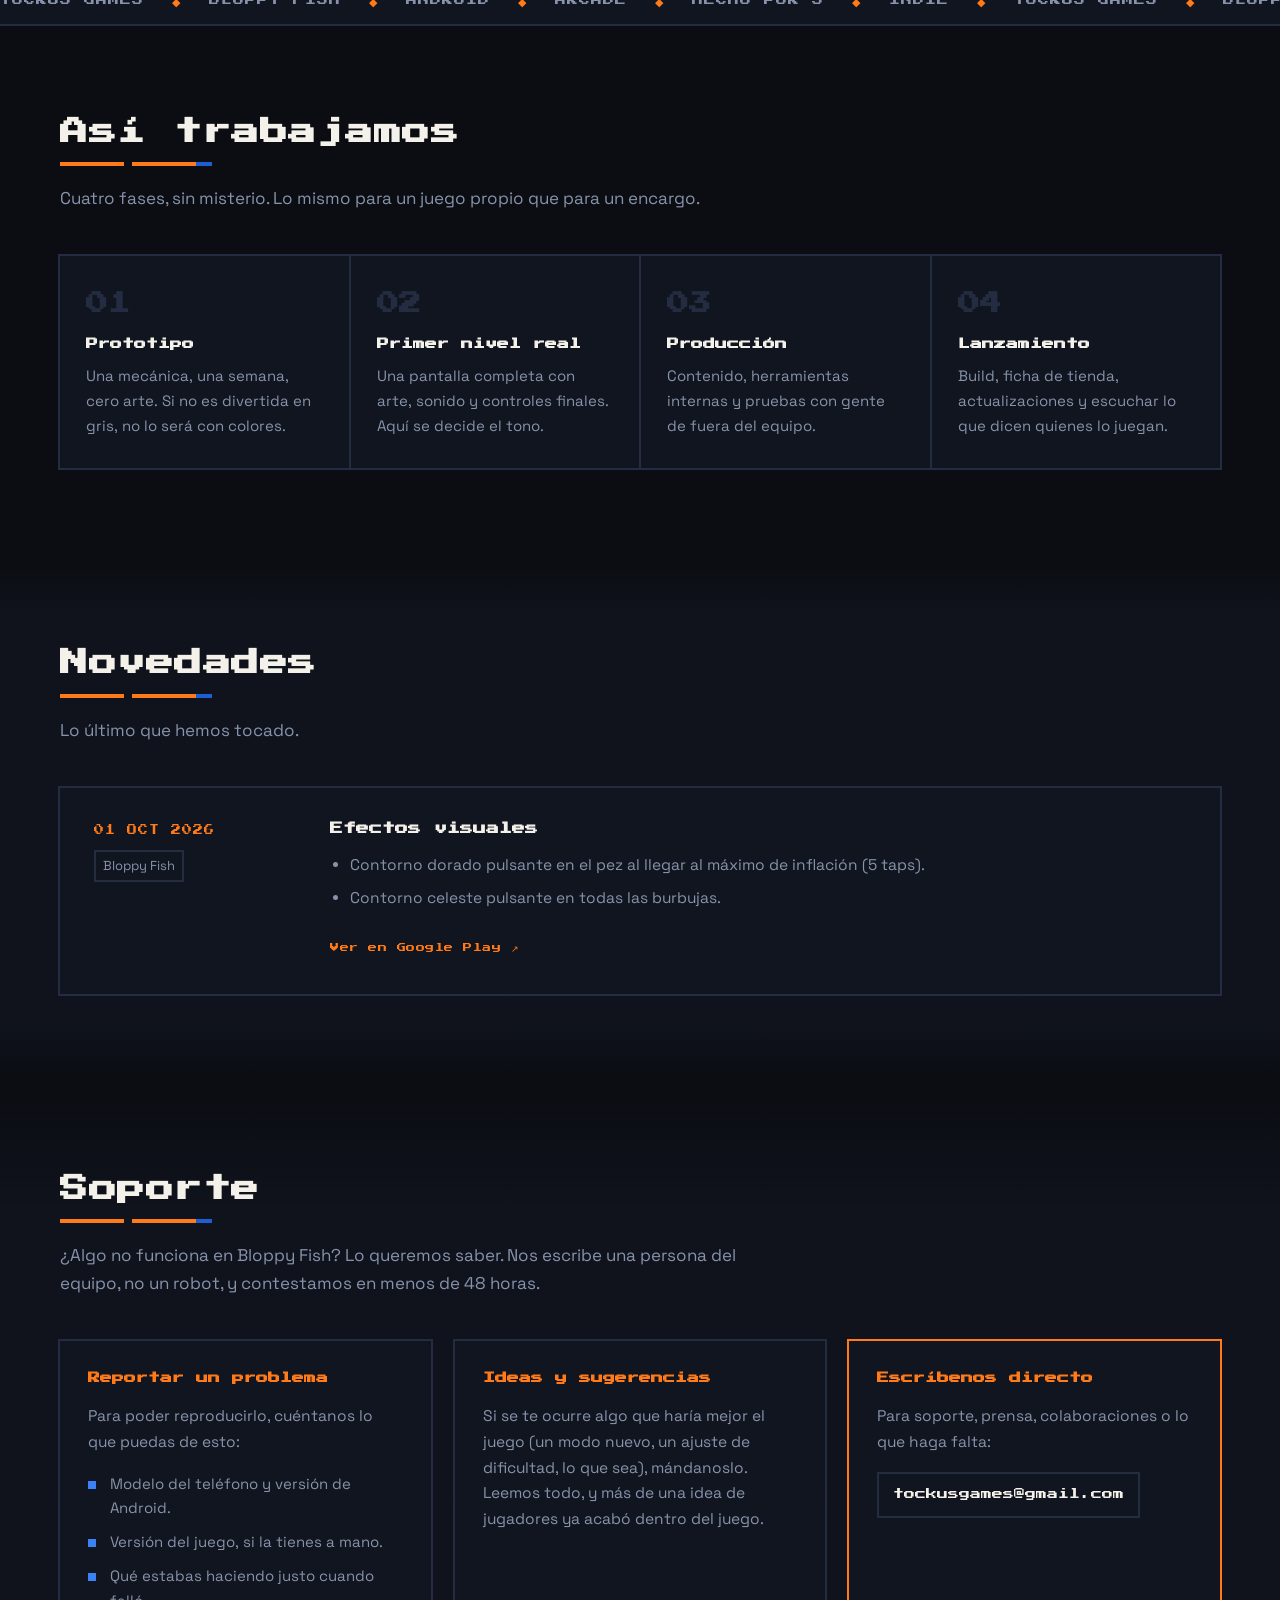
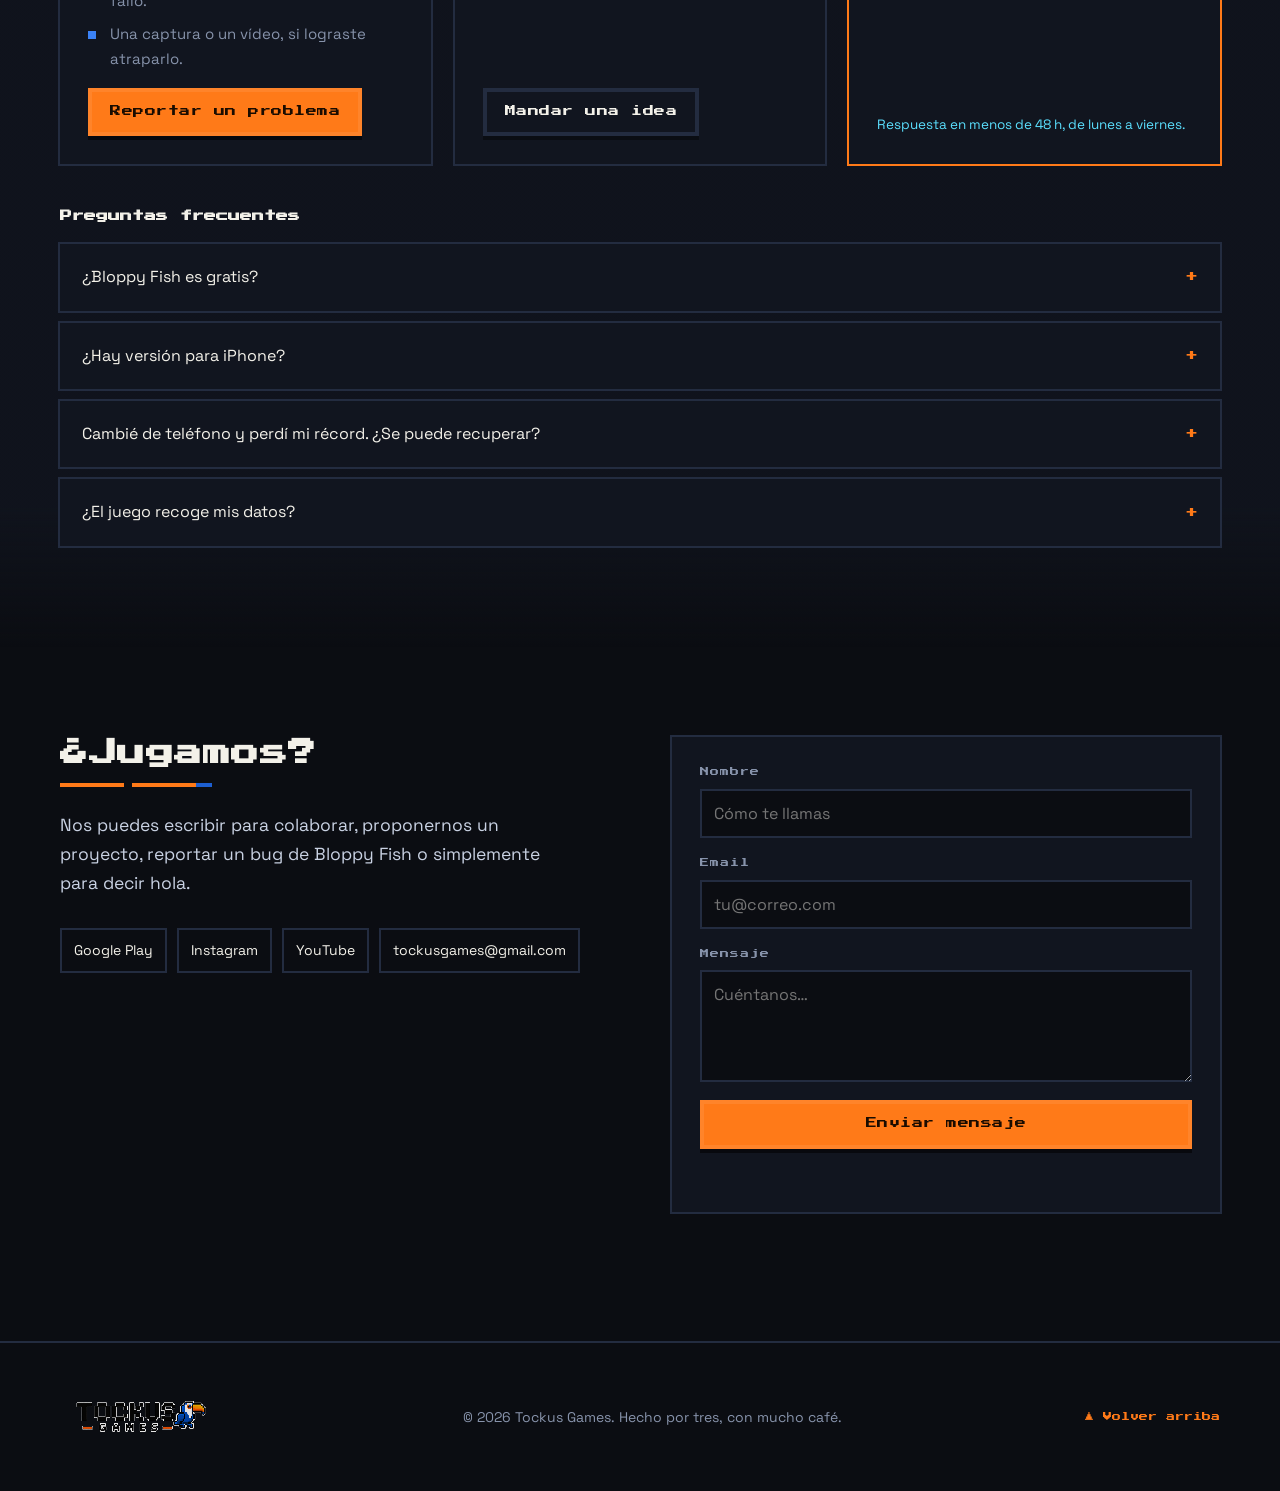
==== commit 2864b5b0: "Anadir seccion de soporte con preguntas frecuentes Enlazada desde el menu principal, a diferencia de" ====
--- a/index.html
+++ b/index.html
@@ -36,6 +36,7 @@
       <a href="#equipo">Equipo</a>
       <a href="#proceso">Proceso</a>
       <a href="#novedades">Novedades</a>
+      <a href="#soporte">Soporte</a>
       <a class="btn btn--sm btn--primary" href="#contacto">Contacto</a>
     </nav>
   </div>
@@ -312,6 +313,84 @@
     </div>
   </section>
 
+  <!-- ============ SOPORTE ============ -->
+  <section class="section section--alt" id="soporte">
+    <div class="wrap">
+      <header class="section__head">
+        <h2 class="section__title" data-reveal>Soporte</h2>
+        <p class="section__sub" data-reveal>
+          ¿Algo no funciona en Bloppy Fish? Lo queremos saber. Nos escribe una persona
+          del equipo, no un robot, y contestamos en menos de 48 horas.
+        </p>
+      </header>
+
+      <div class="support">
+        <article class="sup" data-reveal>
+          <h3>Reportar un problema</h3>
+          <p>Para poder reproducirlo, cuéntanos lo que puedas de esto:</p>
+          <ul class="sup__list">
+            <li>Modelo del teléfono y versión de Android.</li>
+            <li>Versión del juego, si la tienes a mano.</li>
+            <li>Qué estabas haciendo justo cuando falló.</li>
+            <li>Una captura o un vídeo, si lograste atraparlo.</li>
+          </ul>
+          <a class="btn btn--primary" href="mailto:tockusgames@gmail.com?subject=Bloppy%20Fish%20-%20Reporte%20de%20problema&amp;body=Modelo%20del%20tel%C3%A9fono%3A%20%0AVersi%C3%B3n%20de%20Android%3A%20%0AQu%C3%A9%20pas%C3%B3%3A%20%0A">Reportar un problema</a>
+        </article>
+
+        <article class="sup" data-reveal>
+          <h3>Ideas y sugerencias</h3>
+          <p>
+            Si se te ocurre algo que haría mejor el juego (un modo nuevo, un ajuste de
+            dificultad, lo que sea), mándanoslo. Leemos todo, y más de una idea de
+            jugadores ya acabó dentro del juego.
+          </p>
+          <a class="btn btn--ghost" href="mailto:tockusgames@gmail.com?subject=Bloppy%20Fish%20-%20Sugerencia">Mandar una idea</a>
+        </article>
+
+        <article class="sup sup--mail" data-reveal>
+          <h3>Escríbenos directo</h3>
+          <p>Para soporte, prensa, colaboraciones o lo que haga falta:</p>
+          <a class="sup__mail" href="mailto:tockusgames@gmail.com">tockusgames@gmail.com</a>
+          <p class="sup__time">Respuesta en menos de 48 h, de lunes a viernes.</p>
+        </article>
+      </div>
+
+      <div class="faq" data-reveal>
+        <h3 class="faq__title">Preguntas frecuentes</h3>
+
+        <details class="faq__item">
+          <summary>¿Bloppy Fish es gratis?</summary>
+          <p>Sí. Es gratis, no tiene anuncios y no hay compras dentro de la app.</p>
+        </details>
+
+        <details class="faq__item">
+          <summary>¿Hay versión para iPhone?</summary>
+          <p>
+            Todavía no. Por ahora Bloppy Fish está solo en Google Play, para Android.
+            Si quieres que te avisemos cuando llegue a iOS, escríbenos.
+          </p>
+        </details>
+
+        <details class="faq__item">
+          <summary>Cambié de teléfono y perdí mi récord. ¿Se puede recuperar?</summary>
+          <p>
+            No, y es a propósito: tu récord se guarda solo en tu dispositivo, no en
+            ningún servidor nuestro. A cambio, el juego no te pide cuenta ni recoge
+            ningún dato tuyo.
+          </p>
+        </details>
+
+        <details class="faq__item">
+          <summary>¿El juego recoge mis datos?</summary>
+          <p>
+            No recogemos información personal, no mostramos publicidad y no rastreamos
+            tu actividad. No hace falta crear cuenta ni iniciar sesión para jugar.
+          </p>
+        </details>
+      </div>
+    </div>
+  </section>
+
   <!-- ============ CONTACTO ============ -->
   <section class="section" id="contacto">
     <div class="wrap contact">
--- a/assets/css/styles.css
+++ b/assets/css/styles.css
@@ -358,6 +358,66 @@
 .note__body h3{ font-family:var(--display); font-size:13px; margin-bottom:16px; }
 .note__body ul{ margin:0 0 20px; padding-left:20px; }
 .note__body li{ margin-bottom:8px; color:var(--muted); font-size:15.5px; }
+
+/* ---------- soporte ---------- */
+.support{
+  display:grid; grid-template-columns:repeat(auto-fit, minmax(290px,1fr)); gap:24px;
+  margin-bottom:46px;
+}
+.sup{
+  background:var(--ink-2); box-shadow:0 0 0 2px var(--line);
+  padding:28px; display:flex; flex-direction:column; gap:16px;
+  transition:box-shadow .15s;
+}
+.sup:hover{ box-shadow:0 0 0 2px var(--blue-2); }
+.sup h3{ font-family:var(--display); font-size:12px; line-height:1.6; color:var(--orange); }
+.sup p{ margin:0; font-size:15.5px; color:var(--muted); }
+.sup .btn{ margin-top:auto; align-self:flex-start; }
+
+.sup__list{ list-style:none; padding:0; margin:0; display:grid; gap:9px; }
+.sup__list li{
+  position:relative; padding-left:22px; font-size:15px; color:var(--muted);
+}
+.sup__list li::before{
+  content:""; position:absolute; left:0; top:.6em;
+  width:8px; height:8px; background:var(--blue-2);
+}
+
+.sup--mail{ box-shadow:0 0 0 2px var(--orange); }
+.sup--mail:hover{ box-shadow:0 0 0 2px var(--orange-2); }
+.sup__mail{
+  display:inline-block; align-self:flex-start;
+  font-family:var(--display); font-size:11px; color:var(--cream);
+  text-decoration:none; padding:14px 16px; word-break:break-all;
+  box-shadow:inset 0 0 0 2px var(--line); transition:box-shadow .15s, color .15s;
+}
+.sup__mail:hover{ color:var(--orange); box-shadow:inset 0 0 0 2px var(--orange); }
+.sup__time{ margin-top:auto !important; font-size:13.5px !important; color:var(--cyan) !important; }
+
+/* ---------- preguntas frecuentes ---------- */
+.faq__title{ font-family:var(--display); font-size:12px; color:var(--cream); margin-bottom:20px; }
+.faq__item{
+  background:var(--ink-2); box-shadow:0 0 0 2px var(--line);
+  margin-bottom:12px;
+}
+.faq__item summary{
+  cursor:pointer; list-style:none; padding:20px 54px 20px 22px;
+  font-size:16px; color:var(--cream); position:relative;
+}
+.faq__item summary::-webkit-details-marker{ display:none; }
+.faq__item summary::after{
+  content:"+"; position:absolute; right:22px; top:50%; transform:translateY(-50%);
+  font-family:var(--display); font-size:13px; color:var(--orange);
+}
+/* guion normal: la fuente pixel no trae el guion largo */
+.faq__item[open] summary::after{ content:"-"; }
+.faq__item[open] summary{ color:var(--orange); }
+.faq__item summary:hover{ background:var(--panel); }
+.faq__item summary:focus-visible{ outline:2px solid var(--blue-2); outline-offset:-2px; }
+.faq__item p{
+  margin:0; padding:0 22px 22px; font-size:15.5px; color:var(--muted);
+  max-width:72ch;
+}
 
 /* ---------- contacto ---------- */
 .contact{ display:grid; grid-template-columns:1fr 1fr; gap:clamp(30px,5vw,64px); align-items:start; }
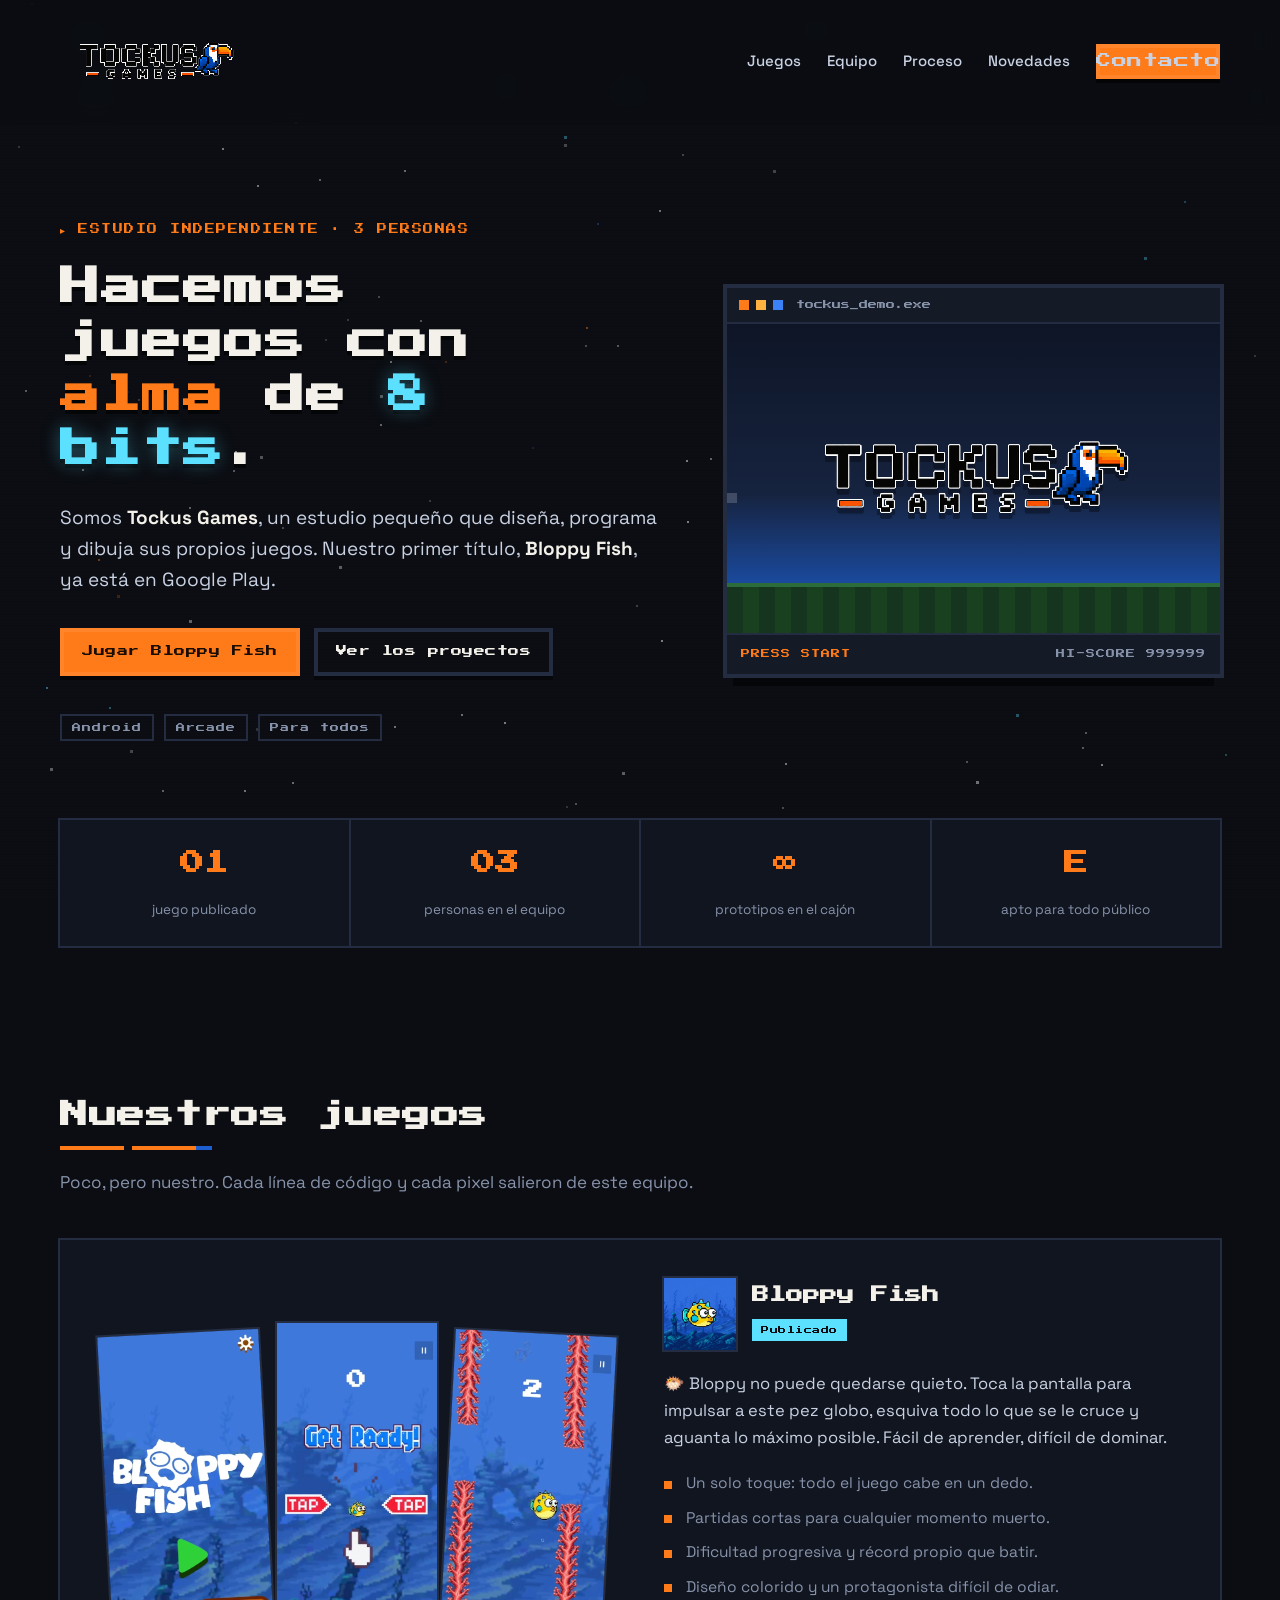
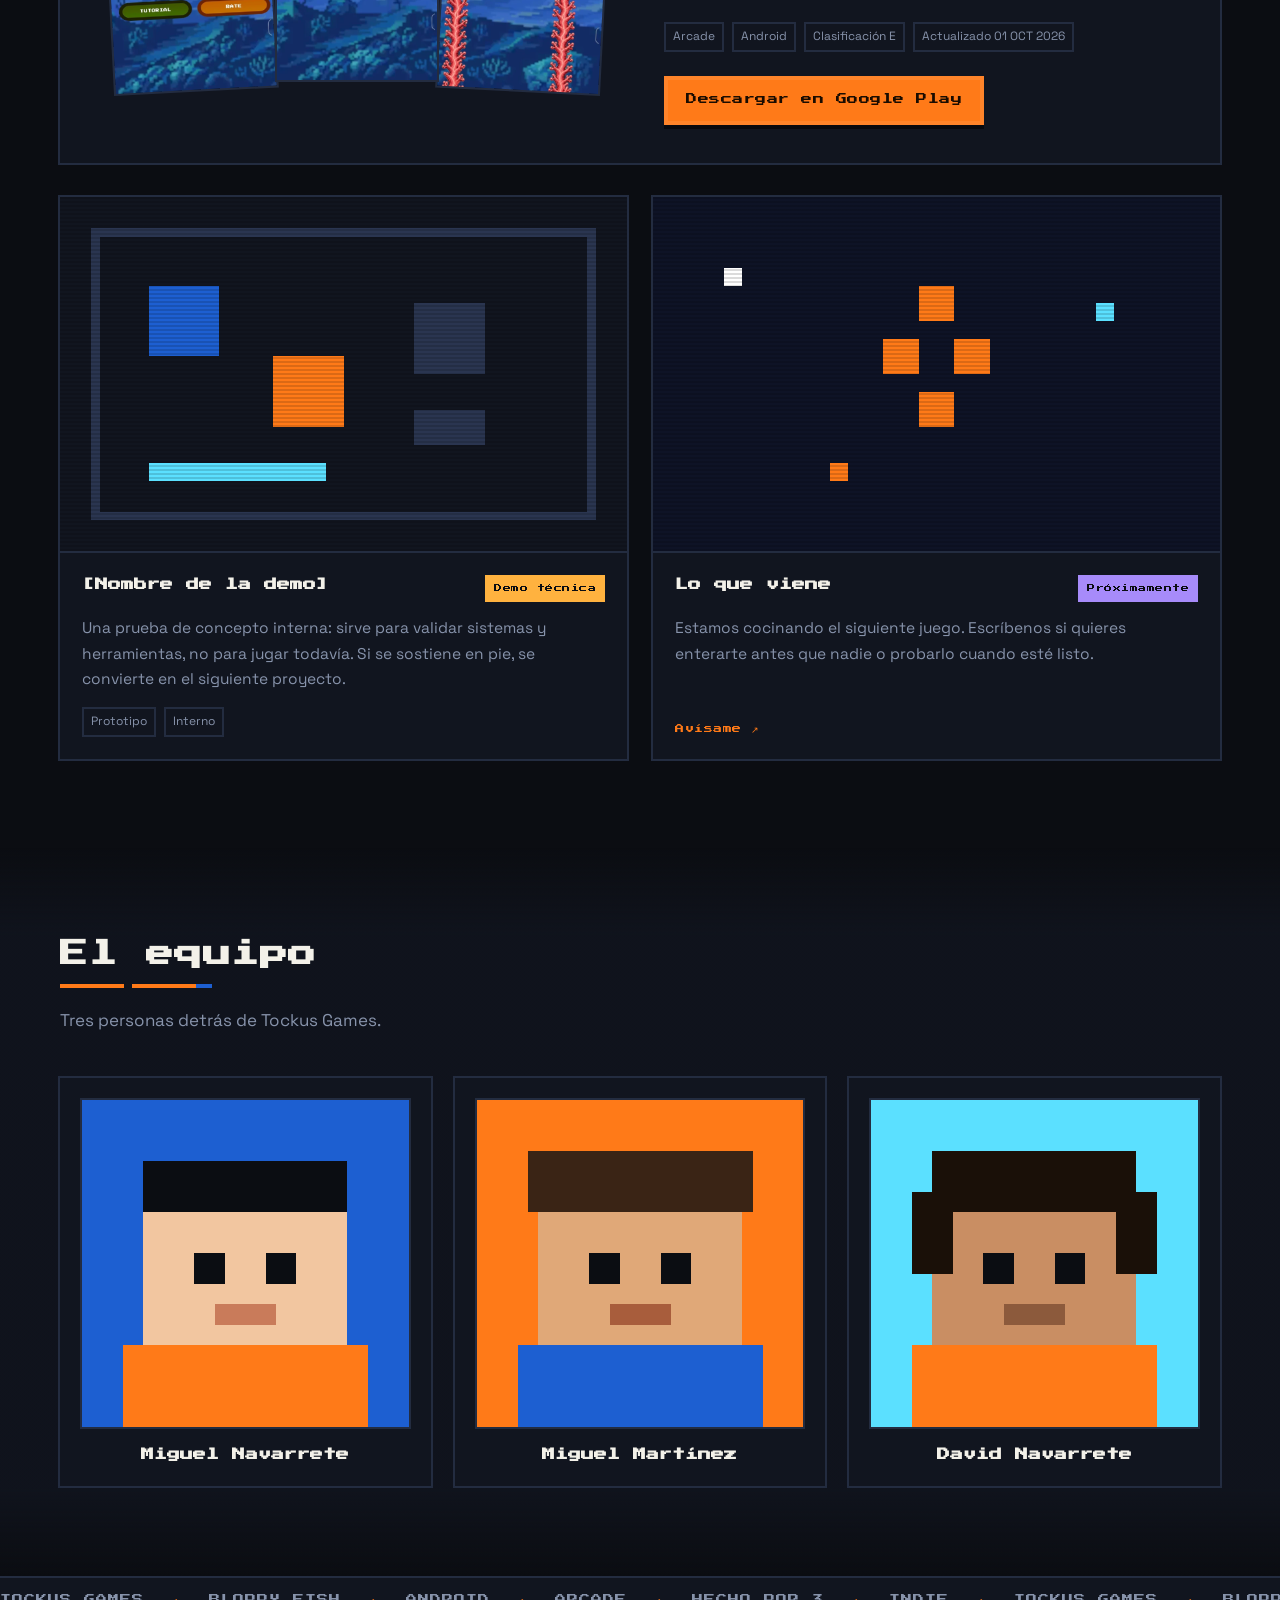
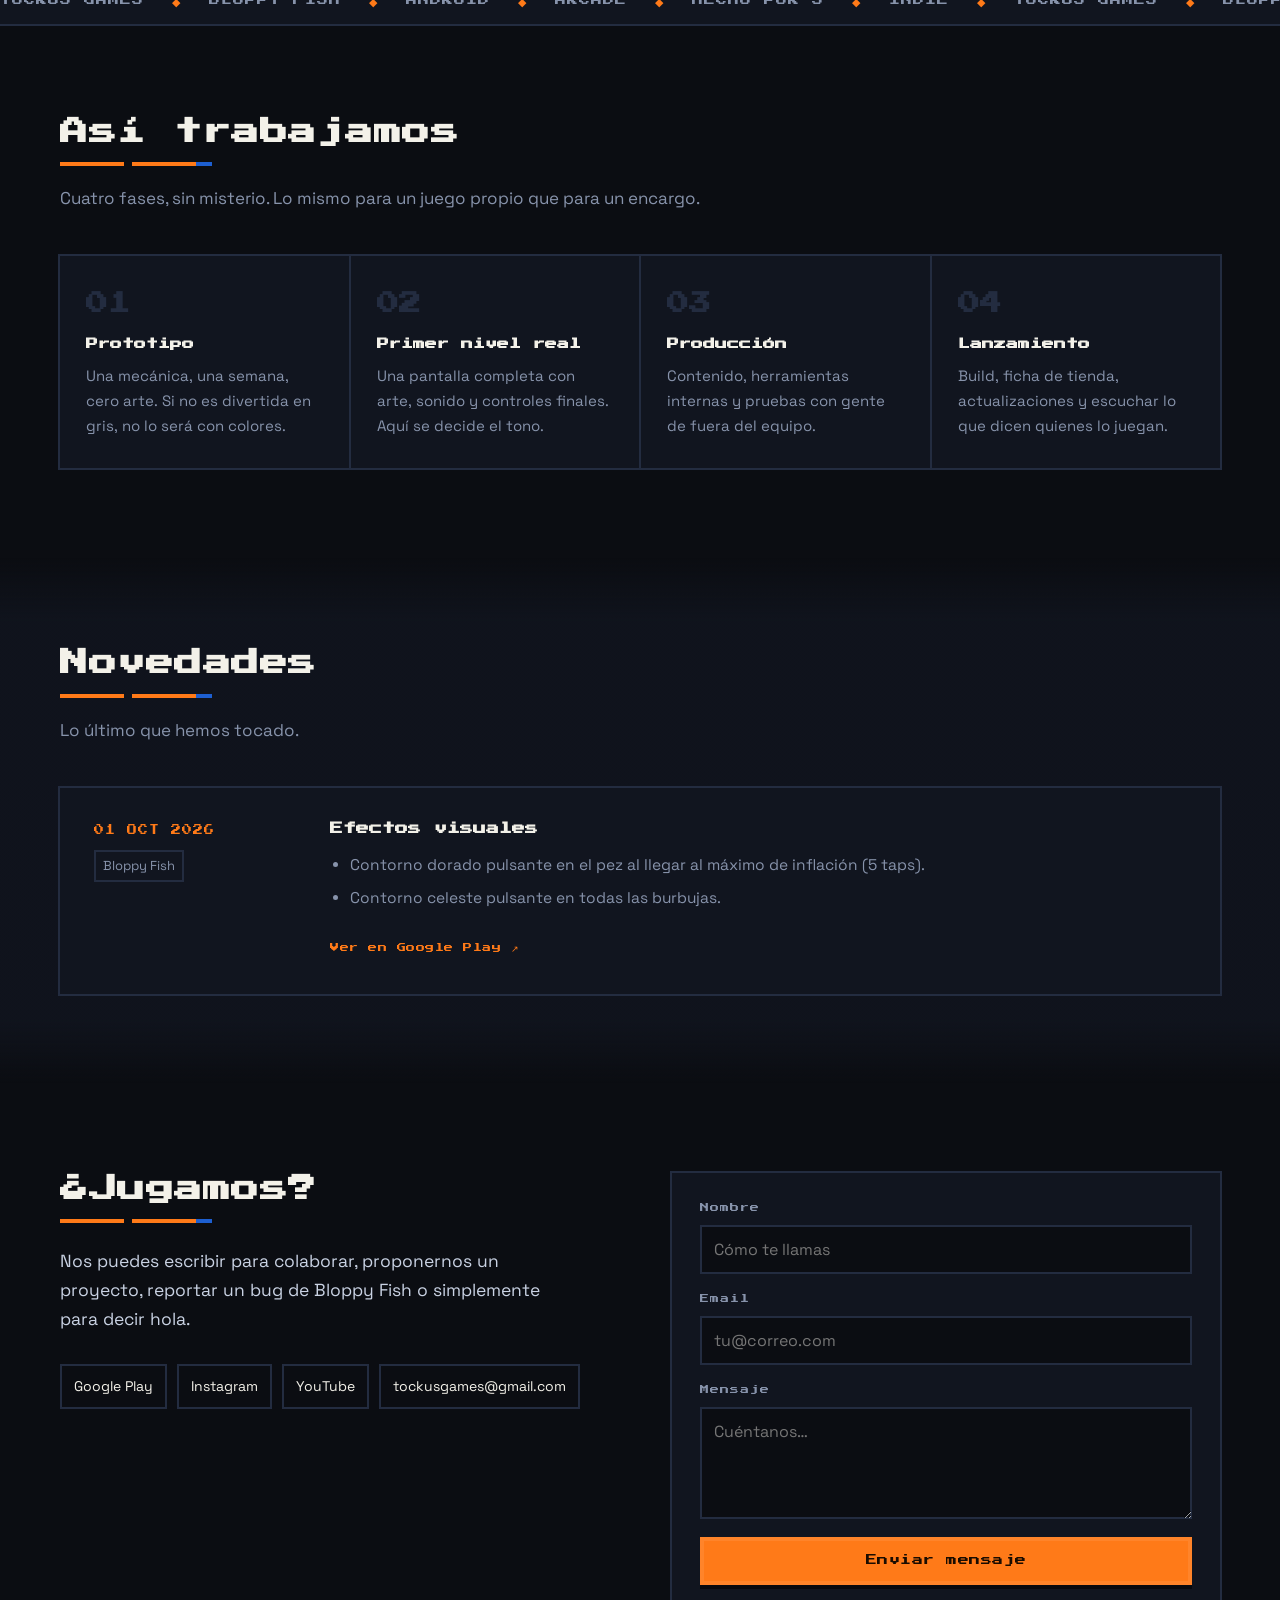
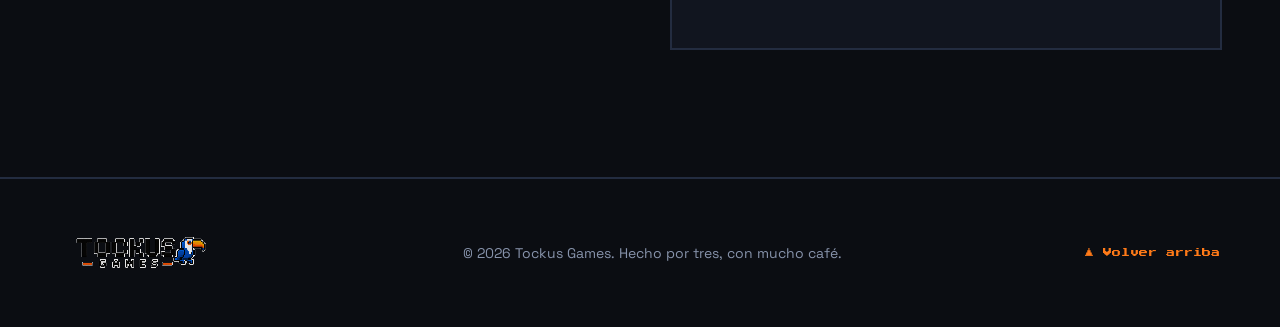
==== commit 0194a927: "Mover el soporte a su propia pagina anexa Apple exige que la URL de soporte sea una pagina especific" ====
--- a/index.html
+++ b/index.html
@@ -36,7 +36,6 @@
       <a href="#equipo">Equipo</a>
       <a href="#proceso">Proceso</a>
       <a href="#novedades">Novedades</a>
-      <a href="#soporte">Soporte</a>
       <a class="btn btn--sm btn--primary" href="#contacto">Contacto</a>
     </nav>
   </div>
@@ -313,84 +312,6 @@
     </div>
   </section>
 
-  <!-- ============ SOPORTE ============ -->
-  <section class="section section--alt" id="soporte">
-    <div class="wrap">
-      <header class="section__head">
-        <h2 class="section__title" data-reveal>Soporte</h2>
-        <p class="section__sub" data-reveal>
-          ¿Algo no funciona en Bloppy Fish? Lo queremos saber. Nos escribe una persona
-          del equipo, no un robot, y contestamos en menos de 48 horas.
-        </p>
-      </header>
-
-      <div class="support">
-        <article class="sup" data-reveal>
-          <h3>Reportar un problema</h3>
-          <p>Para poder reproducirlo, cuéntanos lo que puedas de esto:</p>
-          <ul class="sup__list">
-            <li>Modelo del teléfono y versión de Android.</li>
-            <li>Versión del juego, si la tienes a mano.</li>
-            <li>Qué estabas haciendo justo cuando falló.</li>
-            <li>Una captura o un vídeo, si lograste atraparlo.</li>
-          </ul>
-          <a class="btn btn--primary" href="mailto:tockusgames@gmail.com?subject=Bloppy%20Fish%20-%20Reporte%20de%20problema&amp;body=Modelo%20del%20tel%C3%A9fono%3A%20%0AVersi%C3%B3n%20de%20Android%3A%20%0AQu%C3%A9%20pas%C3%B3%3A%20%0A">Reportar un problema</a>
-        </article>
-
-        <article class="sup" data-reveal>
-          <h3>Ideas y sugerencias</h3>
-          <p>
-            Si se te ocurre algo que haría mejor el juego (un modo nuevo, un ajuste de
-            dificultad, lo que sea), mándanoslo. Leemos todo, y más de una idea de
-            jugadores ya acabó dentro del juego.
-          </p>
-          <a class="btn btn--ghost" href="mailto:tockusgames@gmail.com?subject=Bloppy%20Fish%20-%20Sugerencia">Mandar una idea</a>
-        </article>
-
-        <article class="sup sup--mail" data-reveal>
-          <h3>Escríbenos directo</h3>
-          <p>Para soporte, prensa, colaboraciones o lo que haga falta:</p>
-          <a class="sup__mail" href="mailto:tockusgames@gmail.com">tockusgames@gmail.com</a>
-          <p class="sup__time">Respuesta en menos de 48 h, de lunes a viernes.</p>
-        </article>
-      </div>
-
-      <div class="faq" data-reveal>
-        <h3 class="faq__title">Preguntas frecuentes</h3>
-
-        <details class="faq__item">
-          <summary>¿Bloppy Fish es gratis?</summary>
-          <p>Sí. Es gratis, no tiene anuncios y no hay compras dentro de la app.</p>
-        </details>
-
-        <details class="faq__item">
-          <summary>¿Hay versión para iPhone?</summary>
-          <p>
-            Todavía no. Por ahora Bloppy Fish está solo en Google Play, para Android.
-            Si quieres que te avisemos cuando llegue a iOS, escríbenos.
-          </p>
-        </details>
-
-        <details class="faq__item">
-          <summary>Cambié de teléfono y perdí mi récord. ¿Se puede recuperar?</summary>
-          <p>
-            No, y es a propósito: tu récord se guarda solo en tu dispositivo, no en
-            ningún servidor nuestro. A cambio, el juego no te pide cuenta ni recoge
-            ningún dato tuyo.
-          </p>
-        </details>
-
-        <details class="faq__item">
-          <summary>¿El juego recoge mis datos?</summary>
-          <p>
-            No recogemos información personal, no mostramos publicidad y no rastreamos
-            tu actividad. No hace falta crear cuenta ni iniciar sesión para jugar.
-          </p>
-        </details>
-      </div>
-    </div>
-  </section>
-
   <!-- ============ CONTACTO ============ -->
   <section class="section" id="contacto">
     <div class="wrap contact">
--- a/assets/css/styles.css
+++ b/assets/css/styles.css
@@ -358,66 +358,6 @@
 .note__body h3{ font-family:var(--display); font-size:13px; margin-bottom:16px; }
 .note__body ul{ margin:0 0 20px; padding-left:20px; }
 .note__body li{ margin-bottom:8px; color:var(--muted); font-size:15.5px; }
-
-/* ---------- soporte ---------- */
-.support{
-  display:grid; grid-template-columns:repeat(auto-fit, minmax(290px,1fr)); gap:24px;
-  margin-bottom:46px;
-}
-.sup{
-  background:var(--ink-2); box-shadow:0 0 0 2px var(--line);
-  padding:28px; display:flex; flex-direction:column; gap:16px;
-  transition:box-shadow .15s;
-}
-.sup:hover{ box-shadow:0 0 0 2px var(--blue-2); }
-.sup h3{ font-family:var(--display); font-size:12px; line-height:1.6; color:var(--orange); }
-.sup p{ margin:0; font-size:15.5px; color:var(--muted); }
-.sup .btn{ margin-top:auto; align-self:flex-start; }
-
-.sup__list{ list-style:none; padding:0; margin:0; display:grid; gap:9px; }
-.sup__list li{
-  position:relative; padding-left:22px; font-size:15px; color:var(--muted);
-}
-.sup__list li::before{
-  content:""; position:absolute; left:0; top:.6em;
-  width:8px; height:8px; background:var(--blue-2);
-}
-
-.sup--mail{ box-shadow:0 0 0 2px var(--orange); }
-.sup--mail:hover{ box-shadow:0 0 0 2px var(--orange-2); }
-.sup__mail{
-  display:inline-block; align-self:flex-start;
-  font-family:var(--display); font-size:11px; color:var(--cream);
-  text-decoration:none; padding:14px 16px; word-break:break-all;
-  box-shadow:inset 0 0 0 2px var(--line); transition:box-shadow .15s, color .15s;
-}
-.sup__mail:hover{ color:var(--orange); box-shadow:inset 0 0 0 2px var(--orange); }
-.sup__time{ margin-top:auto !important; font-size:13.5px !important; color:var(--cyan) !important; }
-
-/* ---------- preguntas frecuentes ---------- */
-.faq__title{ font-family:var(--display); font-size:12px; color:var(--cream); margin-bottom:20px; }
-.faq__item{
-  background:var(--ink-2); box-shadow:0 0 0 2px var(--line);
-  margin-bottom:12px;
-}
-.faq__item summary{
-  cursor:pointer; list-style:none; padding:20px 54px 20px 22px;
-  font-size:16px; color:var(--cream); position:relative;
-}
-.faq__item summary::-webkit-details-marker{ display:none; }
-.faq__item summary::after{
-  content:"+"; position:absolute; right:22px; top:50%; transform:translateY(-50%);
-  font-family:var(--display); font-size:13px; color:var(--orange);
-}
-/* guion normal: la fuente pixel no trae el guion largo */
-.faq__item[open] summary::after{ content:"-"; }
-.faq__item[open] summary{ color:var(--orange); }
-.faq__item summary:hover{ background:var(--panel); }
-.faq__item summary:focus-visible{ outline:2px solid var(--blue-2); outline-offset:-2px; }
-.faq__item p{
-  margin:0; padding:0 22px 22px; font-size:15.5px; color:var(--muted);
-  max-width:72ch;
-}
 
 /* ---------- contacto ---------- */
 .contact{ display:grid; grid-template-columns:1fr 1fr; gap:clamp(30px,5vw,64px); align-items:start; }
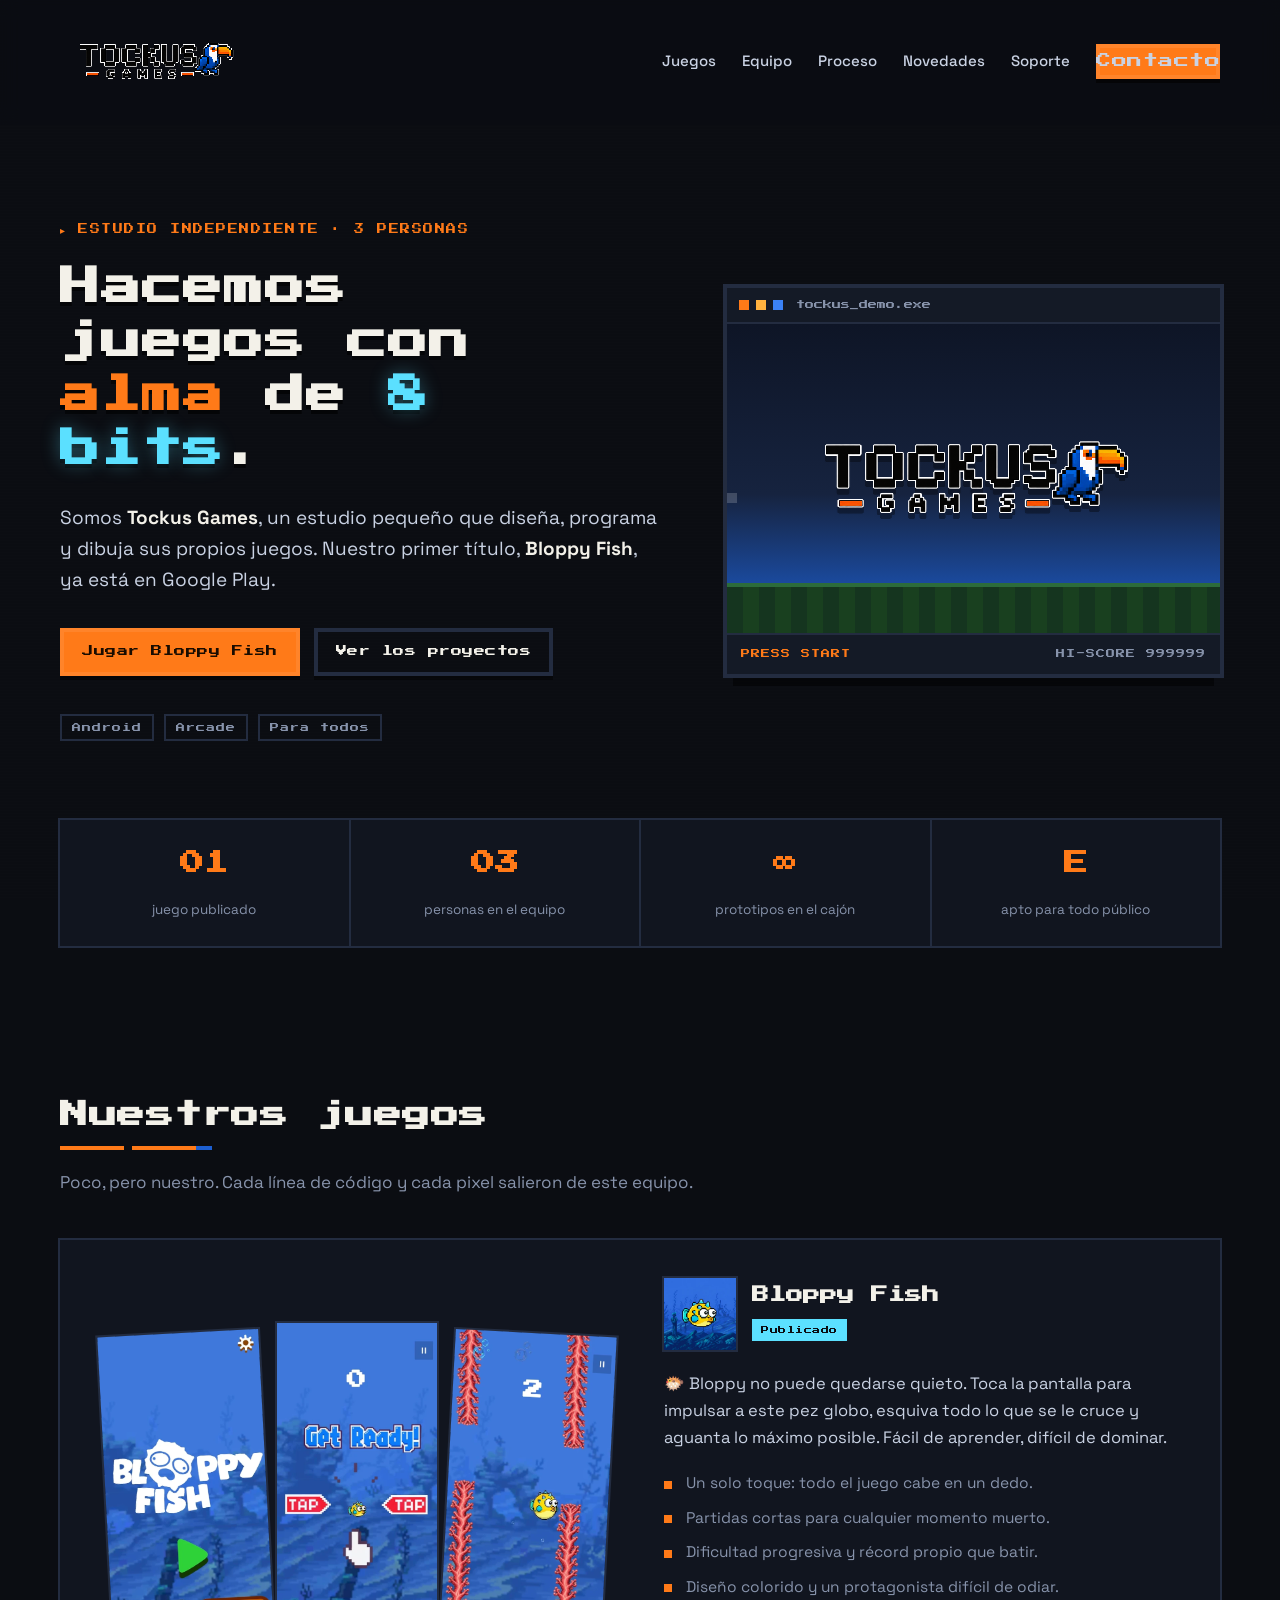
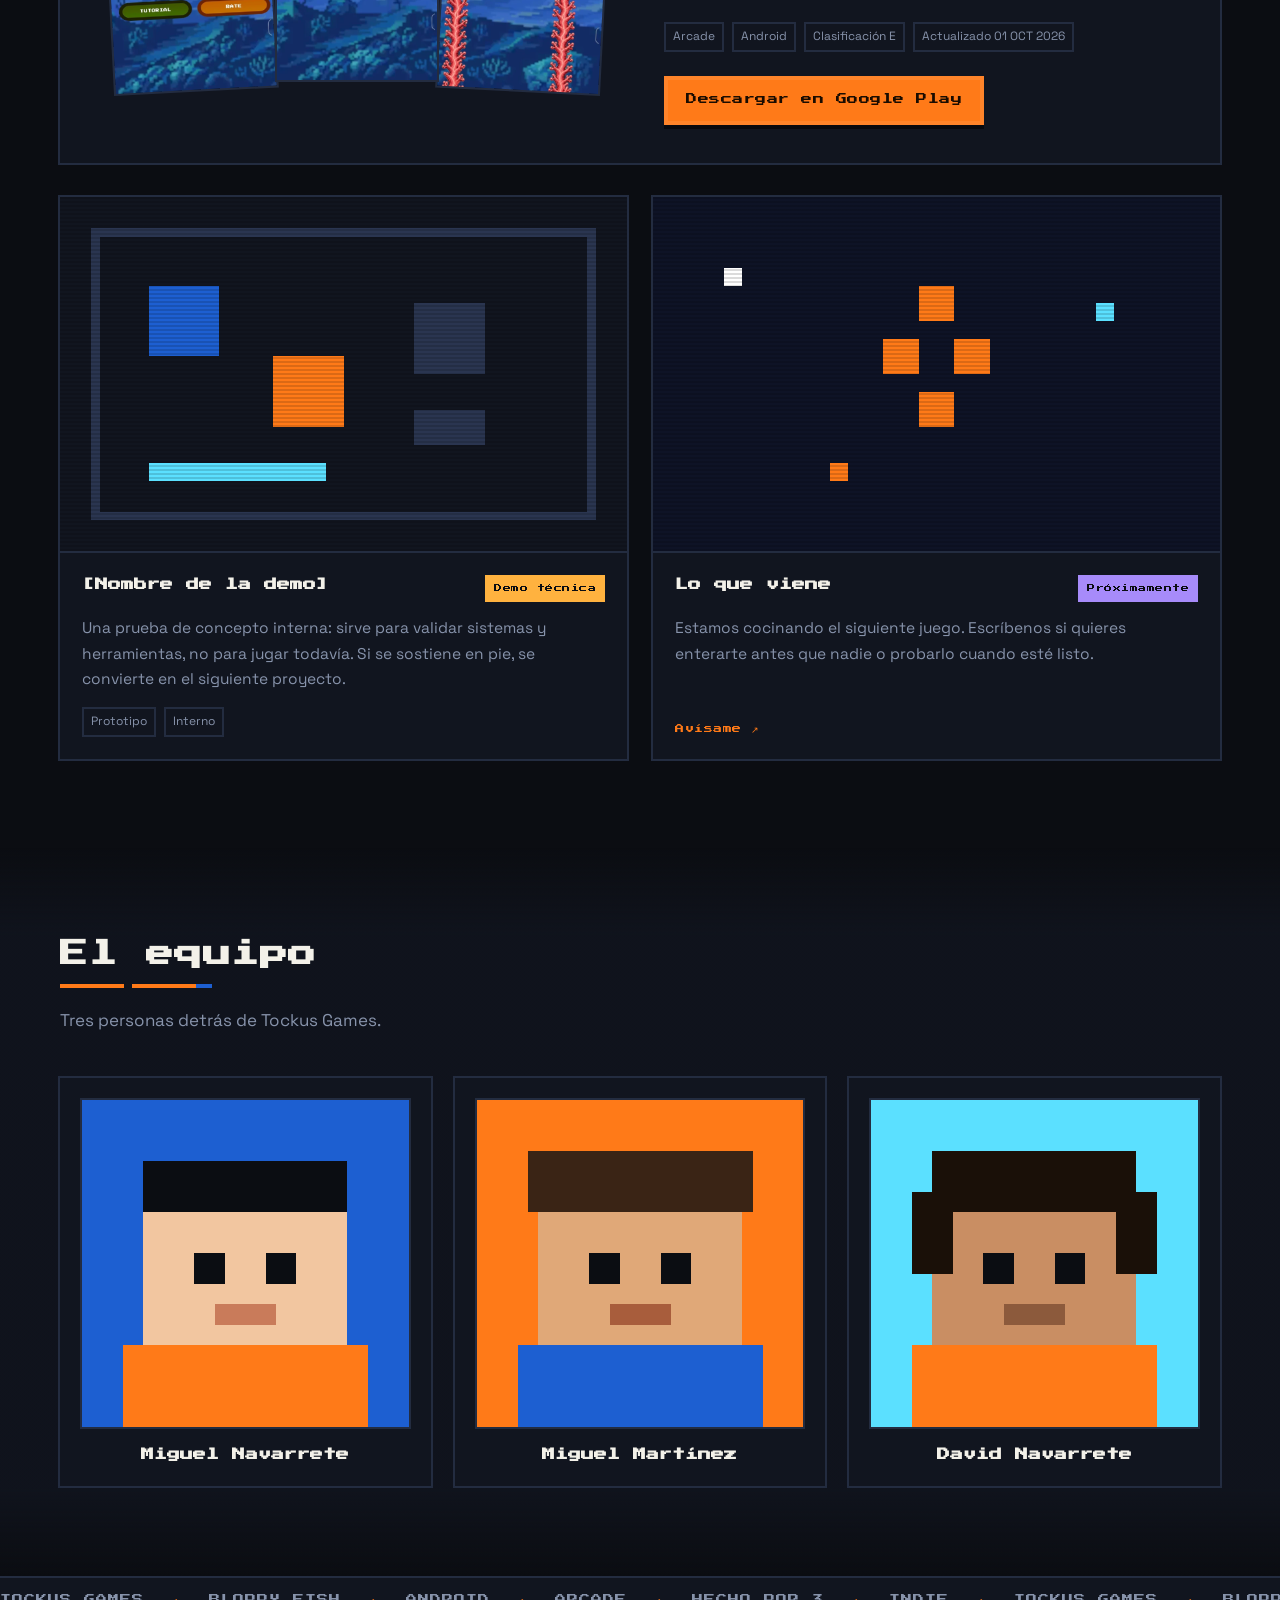
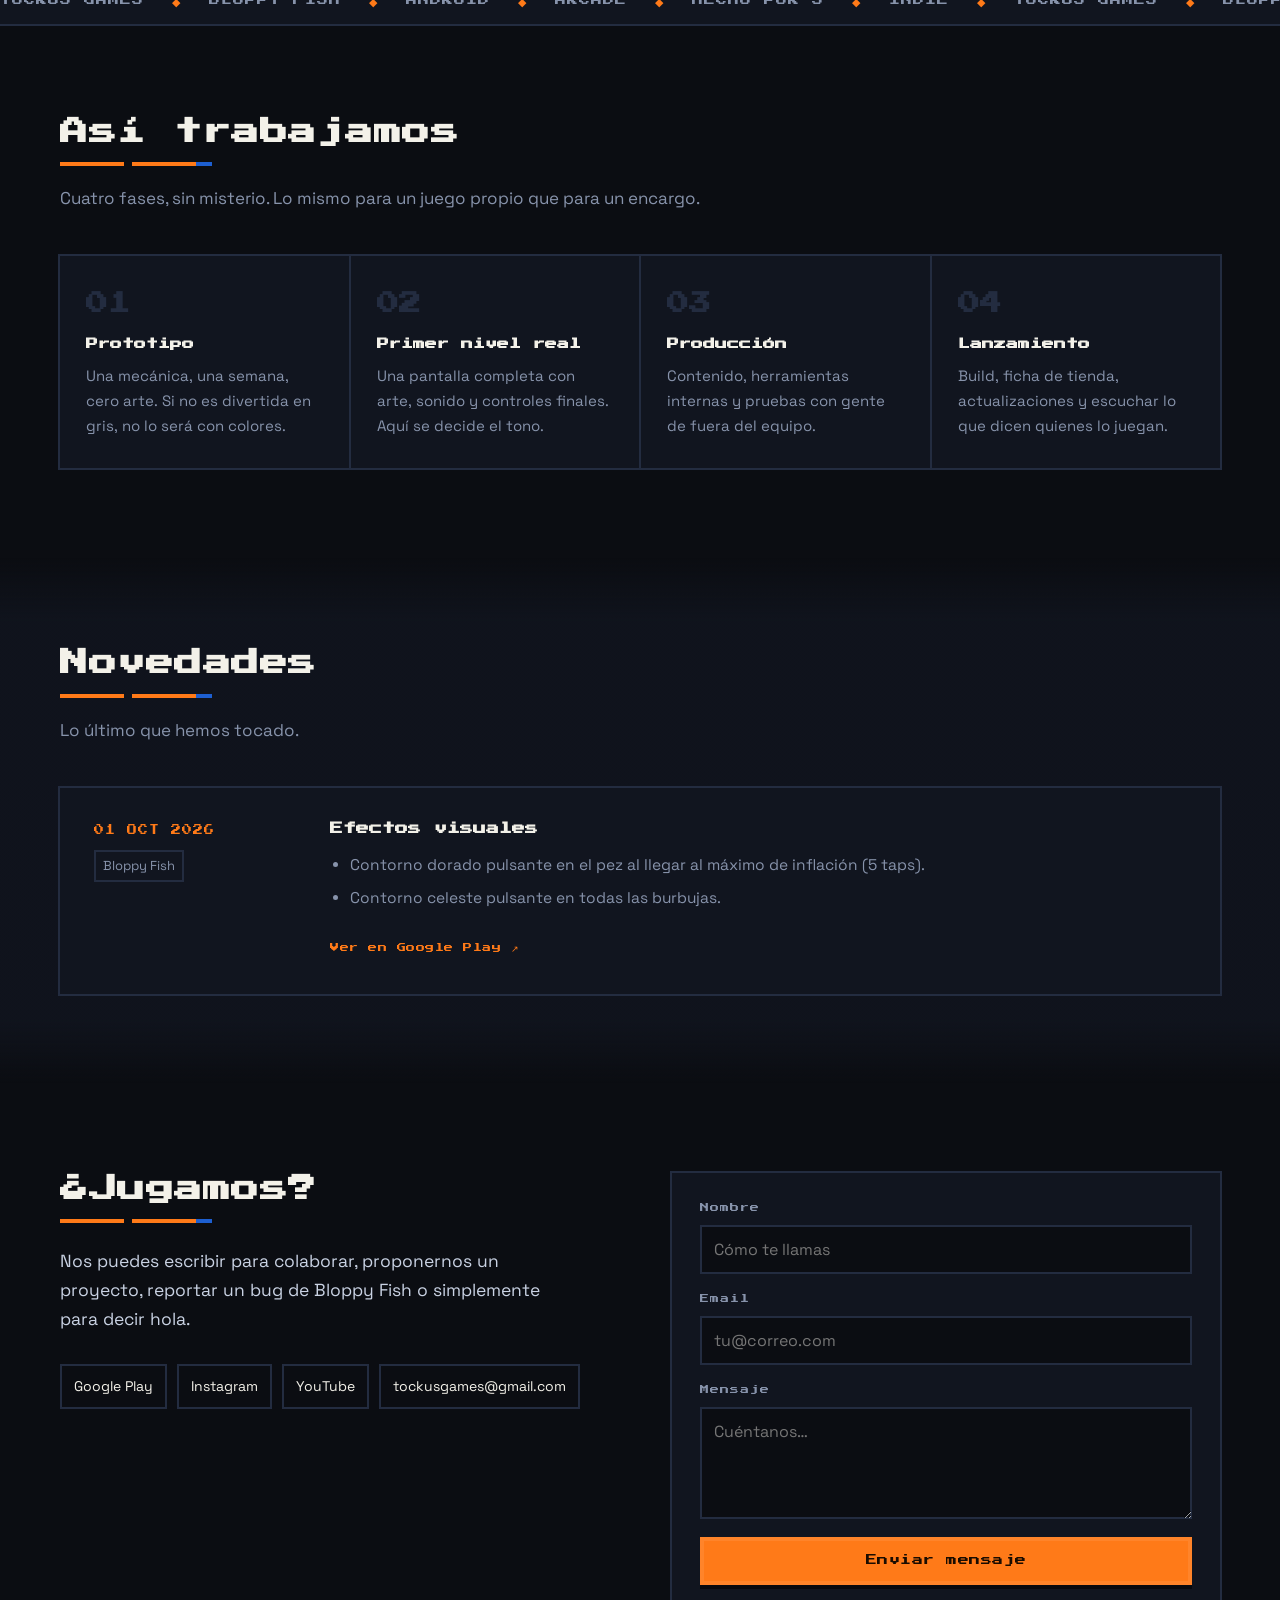
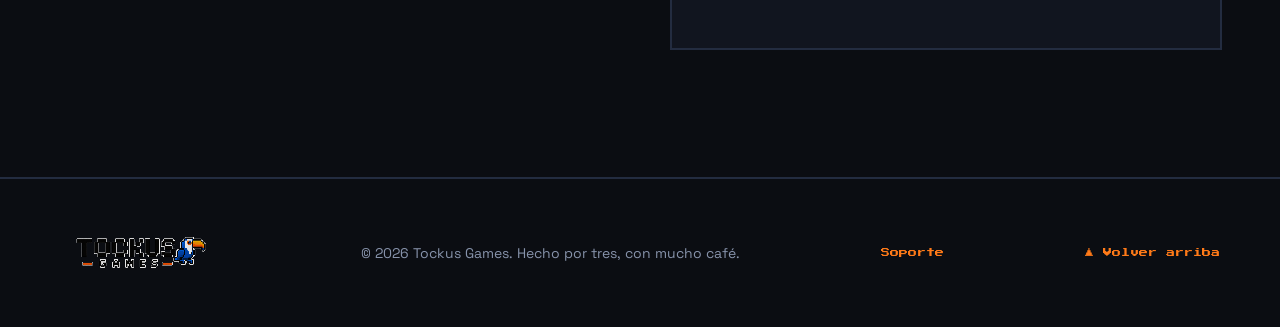
==== commit 5d6ebca4: "Devolver el enlace de soporte al menu y al pie Apple pide que la URL de soporte sea una pagina propi" ====
--- a/index.html
+++ b/index.html
@@ -36,6 +36,7 @@
       <a href="#equipo">Equipo</a>
       <a href="#proceso">Proceso</a>
       <a href="#novedades">Novedades</a>
+      <a href="soporte/">Soporte</a>
       <a class="btn btn--sm btn--primary" href="#contacto">Contacto</a>
     </nav>
   </div>
@@ -349,6 +350,7 @@
   <div class="wrap footer__inner">
     <img src="assets/img/logo.png" alt="Tockus Games" width="170" height="38">
     <p>© <span id="year">2026</span> Tockus Games. Hecho por tres, con mucho café.</p>
+    <a class="top" href="soporte/">Soporte</a>
     <a class="top" href="#top">▲ Volver arriba</a>
   </div>
 </footer>
